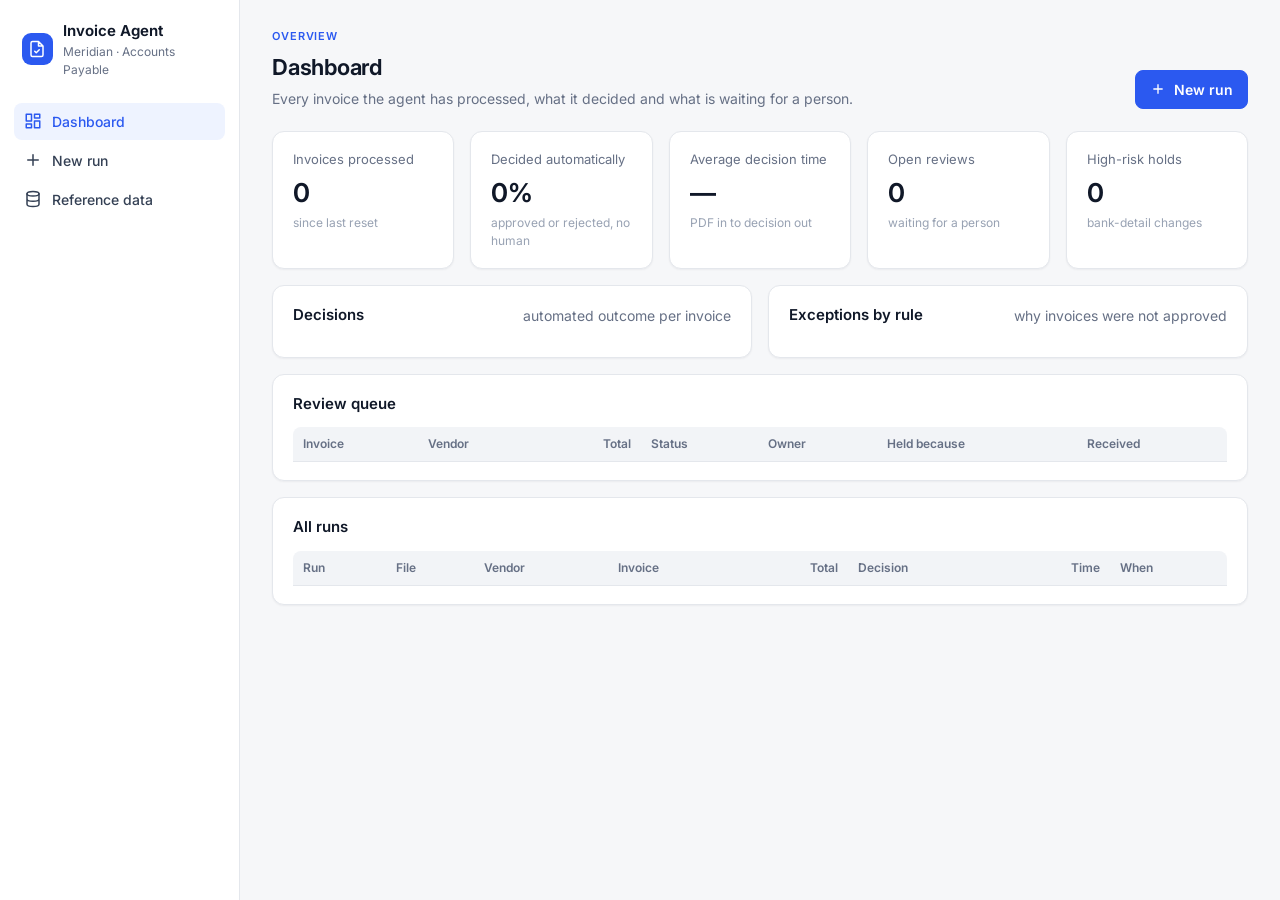
==== static/index.html @ c4f4db2b "Day 4: web UI - dashboard, live run view (SSE), review actions, reference data; cached mode; UTC tim" ====
<!doctype html>
<html lang="en">
<head>
  <meta charset="utf-8">
  <meta name="viewport" content="width=device-width, initial-scale=1">
  <title>Dashboard · Invoice Agent</title>
  <link rel="preconnect" href="https://fonts.googleapis.com">
  <link href="https://fonts.googleapis.com/css2?family=Inter:wght@400;500;600;700&display=swap" rel="stylesheet">
  <link rel="stylesheet" href="/static/styles.css">
</head>
<body>
  <aside id="sidebar"></aside>
  <main>
    <div class="page-head">
      <div>
        <div class="section-label">Overview</div>
        <h1>Dashboard</h1>
        <p>Every invoice the agent has processed, what it decided and what is waiting for a person.</p>
      </div>
      <a class="btn btn-primary" href="/run"><svg viewBox="0 0 24 24" fill="none" stroke="currentColor" stroke-width="2"><path d="M12 5v14M5 12h14"/></svg> New run</a>
    </div>

    <section class="kpis">
      <div class="card kpi"><div class="label">Invoices processed</div><div class="value" id="k-total">0</div><div class="hint">since last reset</div></div>
      <div class="card kpi"><div class="label">Decided automatically</div><div class="value" id="k-stp">0%</div><div class="hint" id="k-stp-hint">approved or rejected, no human</div></div>
      <div class="card kpi"><div class="label">Average decision time</div><div class="value" id="k-time">—</div><div class="hint">PDF in to decision out</div></div>
      <div class="card kpi"><div class="label">Open reviews</div><div class="value" id="k-open">0</div><div class="hint">waiting for a person</div></div>
      <div class="card kpi"><div class="label">High-risk holds</div><div class="value" id="k-high">0</div><div class="hint">bank-detail changes</div></div>
    </section>

    <section class="grid grid-2" style="margin-bottom:16px">
      <div class="card">
        <div class="card-head"><h2>Decisions</h2><span class="muted">automated outcome per invoice</span></div>
        <div class="bars" id="by-outcome"></div>
      </div>
      <div class="card">
        <div class="card-head"><h2>Exceptions by rule</h2><span class="muted">why invoices were not approved</span></div>
        <div class="bars" id="by-reason"></div>
      </div>
    </section>

    <section class="card" style="margin-bottom:16px">
      <div class="card-head"><h2>Review queue</h2><span class="muted" id="queue-count"></span></div>
      <table>
        <thead><tr><th>Invoice</th><th>Vendor</th><th class="num">Total</th><th>Status</th><th>Owner</th><th>Held because</th><th>Received</th></tr></thead>
        <tbody id="queue"></tbody>
      </table>
    </section>

    <section class="card">
      <div class="card-head"><h2>All runs</h2><span class="muted" id="runs-count"></span></div>
      <table>
        <thead><tr><th>Run</th><th>File</th><th>Vendor</th><th>Invoice</th><th class="num">Total</th><th>Decision</th><th class="num">Time</th><th>When</th></tr></thead>
        <tbody id="runs"></tbody>
      </table>
    </section>
  </main>
  <script src="/static/app.js"></script>
  <script src="/static/dashboard.js"></script>
</body>
</html>
---- static/styles.css ----
:root {
  --bg: #f6f7f9;
  --surface: #ffffff;
  --surface-2: #f2f4f7;
  --border: #e4e7ec;
  --text: #101828;
  --muted: #667085;
  --faint: #98a2b3;
  --blue: #2b59f0;
  --blue-50: #eef3ff;
  --blue-100: #dbe5ff;
  --green: #067647;
  --green-50: #ecfdf3;
  --amber: #b54708;
  --amber-50: #fffaeb;
  --red: #b42318;
  --red-50: #fef3f2;
  --violet: #5925dc;
  --violet-50: #f4f3ff;
  --radius: 12px;
  --shadow: 0 1px 2px rgba(16, 24, 40, 0.05);
}

* { box-sizing: border-box; }
html, body { margin: 0; }
body {
  font-family: "Inter", system-ui, -apple-system, "Segoe UI", sans-serif;
  /* the left 240px paints the sidebar column all the way down, however long the page */
  background: linear-gradient(90deg, var(--surface) 0 239px, var(--border) 239px 240px, var(--bg) 240px);
  color: var(--text);
  font-size: 14px;
  line-height: 1.5;
  display: grid;
  grid-template-columns: 240px 1fr;
  min-height: 100vh;
}
a { color: var(--blue); text-decoration: none; }
h1 { font-size: 22px; font-weight: 650; margin: 0; letter-spacing: -0.01em; }
h2 { font-size: 15px; font-weight: 600; margin: 0 0 12px; }
.muted { color: var(--muted); }
.mono { font-family: ui-monospace, "SFMono-Regular", Consolas, monospace; font-size: 12.5px; }

/* ---------- sidebar ---------- */
aside {
  background: var(--surface);
  border-right: 1px solid var(--border);
  padding: 20px 14px;
  display: flex;
  flex-direction: column;
  gap: 24px;
  position: sticky;
  top: 0;
  height: 100vh;
}
.brand { display: flex; align-items: center; gap: 10px; padding: 0 8px; }
.brand-mark {
  width: 32px; height: 32px; border-radius: 9px; background: var(--blue);
  display: grid; place-items: center; color: #fff;
}
.brand-name { font-weight: 650; font-size: 15px; }
.brand-sub { font-size: 12px; color: var(--muted); }
nav { display: flex; flex-direction: column; gap: 2px; }
nav a {
  display: flex; align-items: center; gap: 10px;
  padding: 8px 10px; border-radius: 8px; color: #344054; font-weight: 500;
}
nav a:hover { background: var(--surface-2); }
nav a.active { background: var(--blue-50); color: var(--blue); }
nav svg { width: 18px; height: 18px; }
.nav-badge {
  margin-left: auto; background: var(--amber-50); color: var(--amber);
  font-size: 11px; font-weight: 600; padding: 1px 7px; border-radius: 999px;
}
.sidebar-foot { margin-top: auto; font-size: 12px; color: var(--muted); padding: 0 8px; }
.sidebar-foot div { margin-top: 4px; }

/* ---------- layout ---------- */
main { padding: 28px 32px 48px; max-width: 1280px; width: 100%; }
.page-head { display: flex; align-items: flex-end; justify-content: space-between; gap: 16px; margin-bottom: 22px; }
.page-head p { margin: 4px 0 0; color: var(--muted); }
.grid { display: grid; gap: 16px; }
.grid-2 { grid-template-columns: 1fr 1fr; }
.grid-run { grid-template-columns: minmax(360px, 5fr) 7fr; align-items: start; }
.card {
  background: var(--surface); border: 1px solid var(--border); border-radius: var(--radius);
  box-shadow: var(--shadow); padding: 18px 20px;
}
.card-head { display: flex; align-items: center; justify-content: space-between; margin-bottom: 12px; }
.card-head h2 { margin: 0; }
.section-label {
  font-size: 11px; font-weight: 600; letter-spacing: 0.08em; text-transform: uppercase; color: var(--blue);
  margin-bottom: 6px;
}

/* ---------- KPI tiles ---------- */
.kpis { display: grid; grid-template-columns: repeat(5, 1fr); gap: 16px; margin-bottom: 16px; }
.kpi .label { color: var(--muted); font-size: 13px; }
.kpi .value { font-size: 26px; font-weight: 650; margin-top: 4px; letter-spacing: -0.02em; }
.kpi .hint { color: var(--faint); font-size: 12px; margin-top: 2px; }

/* ---------- buttons ---------- */
.btn {
  display: inline-flex; align-items: center; gap: 8px; border-radius: 8px; padding: 8px 14px;
  font: inherit; font-weight: 600; border: 1px solid var(--border); background: var(--surface);
  color: #344054; cursor: pointer;
}
.btn:hover { background: var(--surface-2); }
.btn-primary { background: var(--blue); border-color: var(--blue); color: #fff; }
.btn-primary:hover { background: #2249d6; }
.btn-danger { color: var(--red); }
.btn-sm { padding: 5px 10px; font-size: 13px; }
.btn:disabled { opacity: 0.5; cursor: not-allowed; }
.btn svg { width: 16px; height: 16px; }

/* ---------- pills ---------- */
.pill {
  display: inline-flex; align-items: center; gap: 6px; border-radius: 999px; padding: 2px 10px;
  font-size: 12px; font-weight: 600; white-space: nowrap; background: var(--surface-2); color: #344054;
}
.pill::before { content: ""; width: 6px; height: 6px; border-radius: 50%; background: currentColor; }
.pill.plain::before { display: none; }
.pill.approve { background: var(--green-50); color: var(--green); }
.pill.review { background: var(--amber-50); color: var(--amber); }
.pill.high { background: var(--red-50); color: var(--red); }
.pill.return { background: var(--violet-50); color: var(--violet); }
.pill.reject { background: var(--red-50); color: var(--red); }
.pill.running { background: var(--blue-50); color: var(--blue); }
.pill.info { background: var(--blue-50); color: var(--blue); }
.chip {
  display: inline-block; font-size: 11.5px; font-weight: 600; padding: 1px 8px; border-radius: 6px;
  background: var(--surface-2); color: #344054; font-family: ui-monospace, Consolas, monospace;
}

/* ---------- tables ---------- */
table { width: 100%; border-collapse: collapse; }
th {
  text-align: left; font-size: 12px; font-weight: 600; color: var(--muted);
  padding: 8px 10px; border-bottom: 1px solid var(--border); background: var(--surface-2);
}
th:first-child { border-top-left-radius: 8px; }
th:last-child { border-top-right-radius: 8px; }
td { padding: 10px; border-bottom: 1px solid var(--border); vertical-align: top; }
tr.clickable { cursor: pointer; }
tr.clickable:hover td { background: #fafbfc; }
td.num, th.num { text-align: right; font-variant-numeric: tabular-nums; }
.nowrap { white-space: nowrap; }
.empty { color: var(--muted); text-align: center; padding: 28px 10px; }

/* ---------- bars ---------- */
.bars { display: flex; flex-direction: column; gap: 10px; }
.bar-row { display: grid; grid-template-columns: 150px 1fr 36px; align-items: center; gap: 10px; }
.bar-track { height: 10px; background: var(--surface-2); border-radius: 999px; overflow: hidden; }
.bar-fill { height: 100%; border-radius: 999px; background: var(--blue); transition: width 0.4s ease; }
.bar-fill.approve { background: #17b26a; }
.bar-fill.review { background: #f79009; }
.bar-fill.return { background: #7a5af8; }
.bar-fill.reject { background: #f04438; }
.bar-row .count { text-align: right; font-weight: 600; font-variant-numeric: tabular-nums; }
.progress { height: 6px; background: var(--surface-2); border-radius: 999px; overflow: hidden; min-width: 80px; }
.progress > div { height: 100%; background: var(--blue); }
.progress.over > div { background: #f04438; }

/* ---------- new run ---------- */
.dropzone {
  display: block;
  border: 1.5px dashed #b9c4d8; border-radius: var(--radius); background: var(--surface);
  padding: 28px; text-align: center; cursor: pointer; transition: all 0.15s;
}
.dropzone:hover, .dropzone.over { border-color: var(--blue); background: var(--blue-50); }
.dropzone svg { width: 28px; height: 28px; color: var(--blue); }
.samples { display: grid; grid-template-columns: repeat(auto-fill, minmax(230px, 1fr)); gap: 12px; }
.sample {
  background: var(--surface); border: 1px solid var(--border); border-radius: var(--radius);
  padding: 14px; cursor: pointer; text-align: left; font: inherit; color: inherit;
  display: flex; flex-direction: column; gap: 8px; transition: all 0.15s;
}
.sample:hover { border-color: var(--blue); box-shadow: 0 0 0 3px var(--blue-50); }
.sample .top { display: flex; justify-content: space-between; align-items: center; }
.sample .title { font-weight: 550; line-height: 1.35; }

/* ---------- live run ---------- */
.decision {
  border-left: 4px solid var(--blue); margin-bottom: 16px; display: none;
}
.decision.show { display: block; }
.decision.approve { border-left-color: #17b26a; }
.decision.review { border-left-color: #f79009; }
.decision.high, .decision.reject { border-left-color: #f04438; }
.decision.return { border-left-color: #7a5af8; }
.decision .headline { display: flex; align-items: center; gap: 12px; flex-wrap: wrap; }
.decision .summary { font-size: 15px; margin: 10px 0 6px; }
.decision .next { color: #344054; }
.decision .meta { display: flex; gap: 8px; flex-wrap: wrap; margin-top: 10px; }

.timeline { list-style: none; margin: 0; padding: 0; }
.stage { display: grid; grid-template-columns: 28px 1fr; gap: 12px; position: relative; padding-bottom: 14px; }
.stage:not(:last-child)::after {
  content: ""; position: absolute; left: 13px; top: 30px; bottom: 2px; width: 2px; background: var(--border);
}
.stage .dot {
  width: 28px; height: 28px; border-radius: 50%; display: grid; place-items: center;
  background: var(--surface-2); color: var(--faint); border: 2px solid var(--border); z-index: 1;
}
.stage .dot svg { width: 14px; height: 14px; }
.stage.running .dot { border-color: var(--blue); color: var(--blue); background: var(--blue-50); }
.stage.running .dot svg { animation: spin 1s linear infinite; }
.stage.pass .dot, .stage.approve .dot { background: var(--green-50); border-color: #17b26a; color: var(--green); }
.stage.note .dot { background: var(--blue-50); border-color: var(--blue); color: var(--blue); }
.stage.review .dot { background: var(--amber-50); border-color: #f79009; color: var(--amber); }
.stage.return .dot, .stage.return_to_vendor .dot { background: var(--violet-50); border-color: #7a5af8; color: var(--violet); }
.stage.reject .dot, .stage.error .dot { background: var(--red-50); border-color: #f04438; color: var(--red); }
.stage .name { font-weight: 600; display: flex; align-items: center; gap: 8px; }
.stage .time { color: var(--faint); font-size: 12px; font-weight: 400; margin-left: auto; }
.stage .summary { color: var(--muted); font-size: 13px; }
.stage details { margin-top: 6px; }
.stage summary { cursor: pointer; color: var(--blue); font-size: 12.5px; font-weight: 500; }
@keyframes spin { to { transform: rotate(360deg); } }

.findings { list-style: none; padding: 0; margin: 8px 0 0; display: flex; flex-direction: column; gap: 6px; }
.finding { display: grid; grid-template-columns: 54px 1fr; gap: 8px; font-size: 13px; align-items: start; }
.finding .chip { text-align: center; }
.finding.pass .chip { background: var(--green-50); color: var(--green); }
.finding.note .chip { background: var(--blue-50); color: var(--blue); }
.finding.review .chip { background: var(--amber-50); color: var(--amber); }
.finding.return .chip { background: var(--violet-50); color: var(--violet); }
.finding.reject .chip { background: var(--red-50); color: var(--red); }

.tabs { display: flex; gap: 4px; border-bottom: 1px solid var(--border); margin: -4px 0 14px; }
.tab {
  padding: 8px 12px; border: none; background: none; font: inherit; font-weight: 550; color: var(--muted);
  border-bottom: 2px solid transparent; cursor: pointer; margin-bottom: -1px;
}
.tab.active { color: var(--blue); border-bottom-color: var(--blue); }
.page-img { width: 100%; border: 1px solid var(--border); border-radius: 8px; display: block; }
.kv { display: grid; grid-template-columns: 150px 1fr; gap: 6px 12px; }
.kv dt { color: var(--muted); }
.kv dd { margin: 0; }
.verified { color: var(--green); font-weight: 600; font-size: 12px; }
.unverified { color: var(--amber); font-weight: 600; font-size: 12px; }
.quote { color: var(--faint); font-size: 12px; }

.message-box {
  background: var(--surface-2); border-radius: 8px; padding: 12px 14px; white-space: pre-wrap;
  font-size: 13px; margin-top: 8px;
}
textarea {
  width: 100%; font: inherit; border: 1px solid var(--border); border-radius: 8px; padding: 10px;
  min-height: 70px; resize: vertical;
}
textarea:focus { outline: 2px solid var(--blue-100); border-color: var(--blue); }
.actions { display: flex; gap: 8px; margin-top: 10px; flex-wrap: wrap; }
.callout {
  background: var(--blue-50); border-left: 3px solid var(--blue); border-radius: 8px; padding: 10px 14px;
  font-size: 13px; color: #344054;
}
.toast {
  position: fixed; bottom: 24px; right: 24px; background: var(--text); color: #fff; padding: 10px 16px;
  border-radius: 8px; font-weight: 500; opacity: 0; transition: opacity 0.2s; pointer-events: none;
}
.toast.show { opacity: 1; }

@media (max-width: 1100px) {
  .kpis { grid-template-columns: repeat(2, 1fr); }
  .grid-2, .grid-run { grid-template-columns: 1fr; }
}
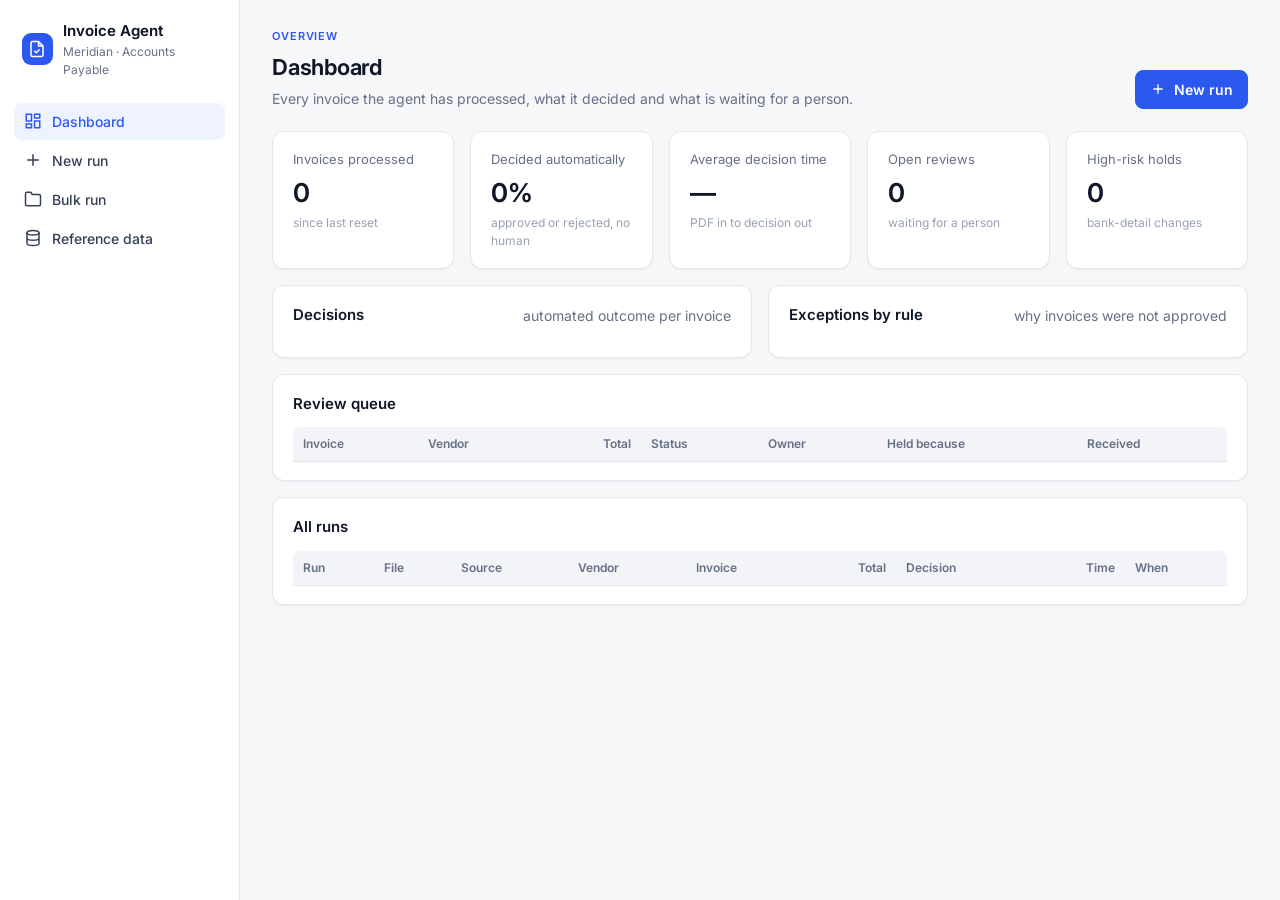
==== commit 0872dcfd: "Bulk run: process a whole folder through one work queue; live batch view; queued status; source colu" ====
--- a/static/index.html
+++ b/static/index.html
@@ -50,7 +50,7 @@
     <section class="card">
       <div class="card-head"><h2>All runs</h2><span class="muted" id="runs-count"></span></div>
       <table>
-        <thead><tr><th>Run</th><th>File</th><th>Vendor</th><th>Invoice</th><th class="num">Total</th><th>Decision</th><th class="num">Time</th><th>When</th></tr></thead>
+        <thead><tr><th>Run</th><th>File</th><th>Source</th><th>Vendor</th><th>Invoice</th><th class="num">Total</th><th>Decision</th><th class="num">Time</th><th>When</th></tr></thead>
         <tbody id="runs"></tbody>
       </table>
     </section>
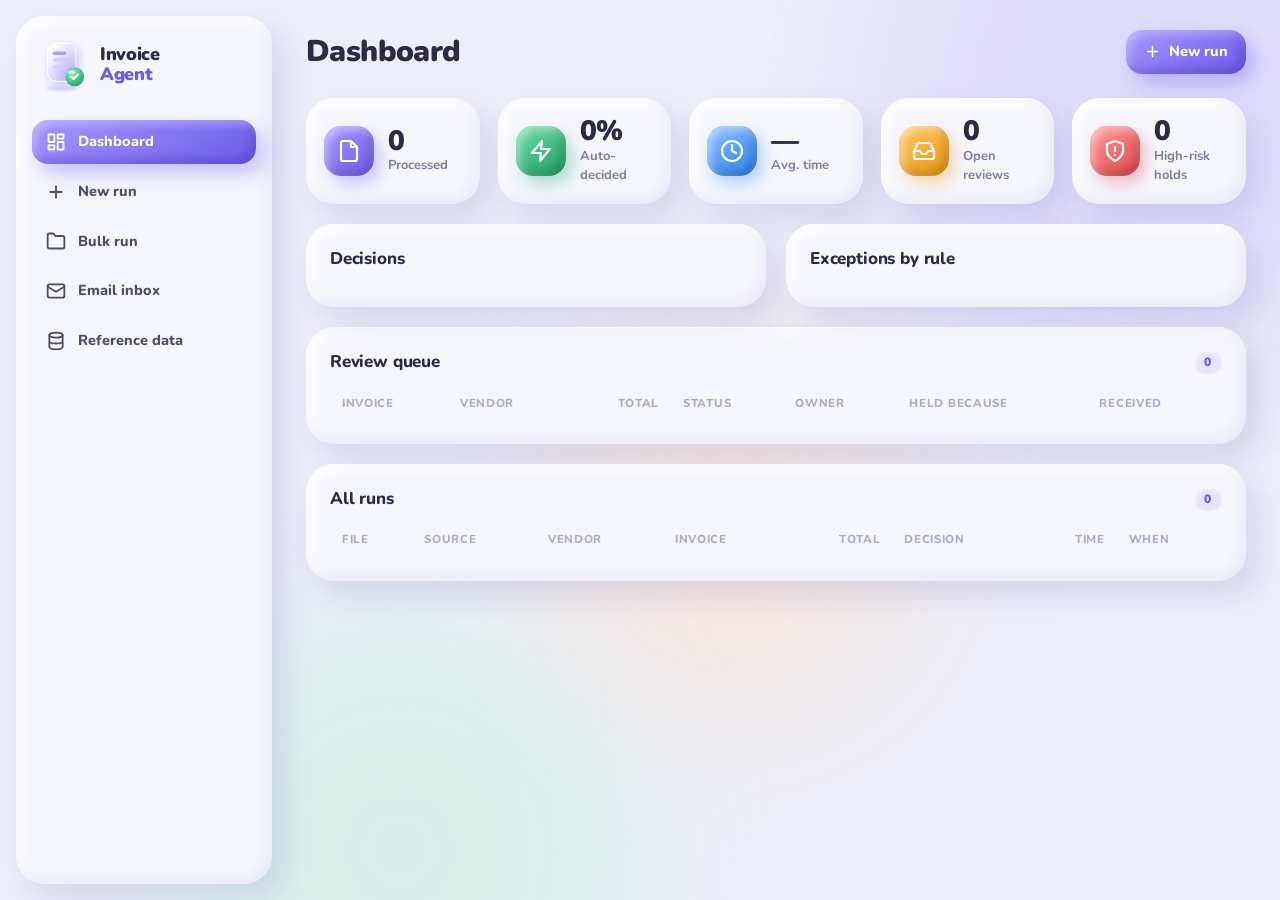
==== commit 1106e9ae: "Clay redesign of the UI, with motion Claymorphism throughout: pastel clay cards, puffy buttons and p" ====
--- a/static/index.html
+++ b/static/index.html
@@ -5,52 +5,42 @@
   <meta name="viewport" content="width=device-width, initial-scale=1">
   <title>Dashboard · Invoice Agent</title>
   <link rel="preconnect" href="https://fonts.googleapis.com">
-  <link href="https://fonts.googleapis.com/css2?family=Inter:wght@400;500;600;700&display=swap" rel="stylesheet">
+  <link href="https://fonts.googleapis.com/css2?family=Nunito:wght@400;600;700;800;900&display=swap" rel="stylesheet">
   <link rel="stylesheet" href="/static/styles.css">
 </head>
 <body>
   <aside id="sidebar"></aside>
   <main>
-    <div class="page-head">
-      <div>
-        <div class="section-label">Overview</div>
-        <h1>Dashboard</h1>
-        <p>Every invoice the agent has processed, what it decided and what is waiting for a person.</p>
-      </div>
-      <a class="btn btn-primary" href="/run"><svg viewBox="0 0 24 24" fill="none" stroke="currentColor" stroke-width="2"><path d="M12 5v14M5 12h14"/></svg> New run</a>
+    <div class="page-head enter">
+      <h1>Dashboard</h1>
+      <a class="btn btn-primary" href="/run" id="new-run"></a>
     </div>
 
-    <section class="kpis">
-      <div class="card kpi"><div class="label">Invoices processed</div><div class="value" id="k-total">0</div><div class="hint">since last reset</div></div>
-      <div class="card kpi"><div class="label">Decided automatically</div><div class="value" id="k-stp">0%</div><div class="hint" id="k-stp-hint">approved or rejected, no human</div></div>
-      <div class="card kpi"><div class="label">Average decision time</div><div class="value" id="k-time">—</div><div class="hint">PDF in to decision out</div></div>
-      <div class="card kpi"><div class="label">Open reviews</div><div class="value" id="k-open">0</div><div class="hint">waiting for a person</div></div>
-      <div class="card kpi"><div class="label">High-risk holds</div><div class="value" id="k-high">0</div><div class="hint">bank-detail changes</div></div>
+    <section class="kpis" id="kpis">
+      <div class="card kpi"><div class="blob" data-icon="file"></div><div><div class="value" id="k-total">0</div><div class="label">Processed</div></div></div>
+      <div class="card kpi"><div class="blob mint" data-icon="bolt"></div><div><div class="value" id="k-stp">0%</div><div class="label">Auto-decided</div></div></div>
+      <div class="card kpi"><div class="blob sky" data-icon="clock"></div><div><div class="value" id="k-time">—</div><div class="label">Avg. time</div></div></div>
+      <div class="card kpi"><div class="blob amber" data-icon="inbox"></div><div><div class="value" id="k-open">0</div><div class="label">Open reviews</div></div></div>
+      <div class="card kpi"><div class="blob coral" data-icon="shield"></div><div><div class="value" id="k-high">0</div><div class="label">High-risk holds</div></div></div>
     </section>
 
-    <section class="grid grid-2" style="margin-bottom:16px">
-      <div class="card">
-        <div class="card-head"><h2>Decisions</h2><span class="muted">automated outcome per invoice</span></div>
-        <div class="bars" id="by-outcome"></div>
-      </div>
-      <div class="card">
-        <div class="card-head"><h2>Exceptions by rule</h2><span class="muted">why invoices were not approved</span></div>
-        <div class="bars" id="by-reason"></div>
-      </div>
+    <section class="grid grid-2" id="charts" style="margin-bottom:20px">
+      <div class="card"><div class="card-head"><h2>Decisions</h2></div><div class="bars" id="by-outcome"></div></div>
+      <div class="card"><div class="card-head"><h2>Exceptions by rule</h2></div><div class="bars" id="by-reason"></div></div>
     </section>
 
-    <section class="card" style="margin-bottom:16px">
-      <div class="card-head"><h2>Review queue</h2><span class="muted" id="queue-count"></span></div>
+    <section class="card enter" style="--i:7;margin-bottom:20px">
+      <div class="card-head"><h2>Review queue</h2><span class="tag" id="queue-count">0</span></div>
       <table>
         <thead><tr><th>Invoice</th><th>Vendor</th><th class="num">Total</th><th>Status</th><th>Owner</th><th>Held because</th><th>Received</th></tr></thead>
         <tbody id="queue"></tbody>
       </table>
     </section>
 
-    <section class="card">
-      <div class="card-head"><h2>All runs</h2><span class="muted" id="runs-count"></span></div>
+    <section class="card enter" style="--i:8">
+      <div class="card-head"><h2>All runs</h2><span class="tag" id="runs-count">0</span></div>
       <table>
-        <thead><tr><th>Run</th><th>File</th><th>Source</th><th>Vendor</th><th>Invoice</th><th class="num">Total</th><th>Decision</th><th class="num">Time</th><th>When</th></tr></thead>
+        <thead><tr><th>File</th><th>Source</th><th>Vendor</th><th>Invoice</th><th class="num">Total</th><th>Decision</th><th class="num">Time</th><th>When</th></tr></thead>
         <tbody id="runs"></tbody>
       </table>
     </section>
--- a/static/styles.css
+++ b/static/styles.css
@@ -1,265 +1,447 @@
+/* Claymorphism: soft pastel surfaces that look pressed out of clay - a colored drop shadow outside, a light
+   highlight top-left and a soft shade bottom-right inside. Motion is springy but short, and off for reduced motion. */
 :root {
-  --bg: #f6f7f9;
-  --surface: #ffffff;
-  --surface-2: #f2f4f7;
-  --border: #e4e7ec;
-  --text: #101828;
-  --muted: #667085;
-  --faint: #98a2b3;
-  --blue: #2b59f0;
-  --blue-50: #eef3ff;
-  --blue-100: #dbe5ff;
-  --green: #067647;
-  --green-50: #ecfdf3;
-  --amber: #b54708;
-  --amber-50: #fffaeb;
-  --red: #b42318;
-  --red-50: #fef3f2;
-  --violet: #5925dc;
-  --violet-50: #f4f3ff;
-  --radius: 12px;
-  --shadow: 0 1px 2px rgba(16, 24, 40, 0.05);
+  --bg: #eceef8;
+  --clay: #f6f7fd;
+  --clay-2: #e9ebf7;
+  --ink: #2a2c45;
+  --ink-2: #4a4e6a;
+  --muted: #7b80a0;
+  --faint: #a9aec8;
+  --line: rgba(120, 118, 190, 0.14);
+
+  --violet: #6c5ce7; --violet-2: #a397ff; --violet-soft: #e7e3ff;
+  --mint: #1f9d63;   --mint-2: #6fdcaa;   --mint-soft: #dbf5e8;
+  --amber: #c97a06;  --amber-2: #ffc766;  --amber-soft: #fff0d4;
+  --coral: #e0474c;  --coral-2: #ff9a9a;  --coral-soft: #ffe2e2;
+  --lilac: #8a4de6;  --lilac-2: #cfa8ff;  --lilac-soft: #f1e7ff;
+  --sky: #2f7fea;    --sky-2: #8cc0ff;    --sky-soft: #e0ecff;
+
+  --r-lg: 28px;
+  --r: 20px;
+  --r-sm: 14px;
+  --clay-shadow: 12px 14px 30px rgba(96, 90, 170, 0.16), inset -6px -6px 14px rgba(96, 90, 170, 0.08),
+    inset 6px 6px 14px rgba(255, 255, 255, 0.95);
+  --clay-shadow-sm: 6px 8px 16px rgba(96, 90, 170, 0.14), inset -3px -3px 8px rgba(96, 90, 170, 0.08),
+    inset 3px 3px 8px rgba(255, 255, 255, 0.95);
+  --clay-lift: 16px 20px 36px rgba(96, 90, 170, 0.22), inset -6px -6px 14px rgba(96, 90, 170, 0.08),
+    inset 6px 6px 14px rgba(255, 255, 255, 0.95);
+  --clay-inset: inset 5px 5px 12px rgba(96, 90, 170, 0.14), inset -5px -5px 12px rgba(255, 255, 255, 0.9);
+  --spring: cubic-bezier(0.34, 1.56, 0.64, 1);
+  --ease: cubic-bezier(0.2, 0.8, 0.2, 1);
 }
 
 * { box-sizing: border-box; }
+[hidden] { display: none !important; }
 html, body { margin: 0; }
 body {
-  font-family: "Inter", system-ui, -apple-system, "Segoe UI", sans-serif;
-  /* the left 240px paints the sidebar column all the way down, however long the page */
-  background: linear-gradient(90deg, var(--surface) 0 239px, var(--border) 239px 240px, var(--bg) 240px);
-  color: var(--text);
-  font-size: 14px;
+  font-family: "Nunito", system-ui, -apple-system, "Segoe UI", sans-serif;
+  background: var(--bg);
+  color: var(--ink);
+  font-size: 14.5px;
   line-height: 1.5;
   display: grid;
-  grid-template-columns: 240px 1fr;
+  grid-template-columns: 272px minmax(0, 1fr);
   min-height: 100vh;
-}
-a { color: var(--blue); text-decoration: none; }
-h1 { font-size: 22px; font-weight: 650; margin: 0; letter-spacing: -0.01em; }
-h2 { font-size: 15px; font-weight: 600; margin: 0 0 12px; }
+  -webkit-font-smoothing: antialiased;
+}
+a { color: var(--violet); text-decoration: none; font-weight: 700; }
+a:hover { text-decoration: underline; }
+h1 { font-size: 30px; font-weight: 900; margin: 0; letter-spacing: -0.02em; line-height: 1.15; }
+h2 { font-size: 17px; font-weight: 800; margin: 0 0 12px; letter-spacing: -0.01em; }
 .muted { color: var(--muted); }
-.mono { font-family: ui-monospace, "SFMono-Regular", Consolas, monospace; font-size: 12.5px; }
+.mono { font-family: ui-monospace, "Cascadia Code", Consolas, monospace; font-size: 12.5px; white-space: nowrap; }
+.nowrap { white-space: nowrap; }
+.clamp { display: -webkit-box; -webkit-line-clamp: 2; -webkit-box-orient: vertical; overflow: hidden; }
+
+/* ---------- drifting background blobs ---------- */
+.bg { position: fixed; inset: 0; z-index: -1; overflow: hidden; pointer-events: none; }
+.bg span { position: absolute; border-radius: 50%; filter: blur(70px); opacity: 0.6; animation: drift 28s ease-in-out infinite alternate; }
+.bg span:nth-child(1) { width: 540px; height: 540px; background: #d8d1ff; top: -180px; right: -140px; }
+.bg span:nth-child(2) { width: 440px; height: 440px; background: #cdf2e1; bottom: -170px; left: 180px; animation-duration: 34s; }
+.bg span:nth-child(3) { width: 380px; height: 380px; background: #ffe2c9; top: 38%; right: 28%; opacity: 0.45; animation-duration: 40s; }
 
 /* ---------- sidebar ---------- */
 aside {
-  background: var(--surface);
-  border-right: 1px solid var(--border);
-  padding: 20px 14px;
-  display: flex;
-  flex-direction: column;
-  gap: 24px;
-  position: sticky;
-  top: 0;
-  height: 100vh;
-}
-.brand { display: flex; align-items: center; gap: 10px; padding: 0 8px; }
-.brand-mark {
-  width: 32px; height: 32px; border-radius: 9px; background: var(--blue);
-  display: grid; place-items: center; color: #fff;
-}
-.brand-name { font-weight: 650; font-size: 15px; }
-.brand-sub { font-size: 12px; color: var(--muted); }
-nav { display: flex; flex-direction: column; gap: 2px; }
+  position: sticky; top: 16px; height: calc(100vh - 32px); margin: 16px 0 16px 16px;
+  background: var(--clay); border-radius: var(--r-lg); box-shadow: var(--clay-shadow);
+  padding: 22px 16px; display: flex; flex-direction: column; gap: 28px;
+  animation: slide-in 0.7s var(--ease) both;
+}
+.brand { display: flex; align-items: center; gap: 10px; padding: 0 4px; }
+.brand .clay-art { flex: none; }
+.brand-name { font-weight: 900; font-size: 18px; letter-spacing: -0.02em; line-height: 1.1; }
+.brand-name span { color: var(--violet); }
+nav { display: flex; flex-direction: column; gap: 6px; }
 nav a {
-  display: flex; align-items: center; gap: 10px;
-  padding: 8px 10px; border-radius: 8px; color: #344054; font-weight: 500;
-}
-nav a:hover { background: var(--surface-2); }
-nav a.active { background: var(--blue-50); color: var(--blue); }
-nav svg { width: 18px; height: 18px; }
+  display: flex; align-items: center; gap: 12px; padding: 11px 14px; border-radius: 16px;
+  color: var(--ink-2); font-weight: 800; text-decoration: none !important;
+  transition: transform 0.3s var(--spring), background 0.2s, box-shadow 0.2s, color 0.2s;
+}
+nav a svg { width: 20px; height: 20px; flex: none; }
+nav a:hover { background: rgba(255, 255, 255, 0.75); box-shadow: var(--clay-shadow-sm); transform: translateX(4px); }
+nav a.active {
+  color: #fff; background: linear-gradient(145deg, var(--violet-2), var(--violet));
+  box-shadow: 8px 10px 20px rgba(108, 92, 231, 0.35), inset -4px -5px 10px rgba(40, 20, 140, 0.25),
+    inset 4px 4px 8px rgba(255, 255, 255, 0.35);
+  animation: jelly 0.8s var(--ease) 0.2s backwards;
+}
 .nav-badge {
-  margin-left: auto; background: var(--amber-50); color: var(--amber);
-  font-size: 11px; font-weight: 600; padding: 1px 7px; border-radius: 999px;
-}
-.sidebar-foot { margin-top: auto; font-size: 12px; color: var(--muted); padding: 0 8px; }
-.sidebar-foot div { margin-top: 4px; }
+  margin-left: auto; min-width: 24px; height: 24px; padding: 0 7px; border-radius: 999px;
+  display: grid; place-items: center; font-size: 12px; font-weight: 900;
+  color: #7a4a00; background: linear-gradient(145deg, #ffe0a3, var(--amber-2));
+  box-shadow: inset 2px 2px 4px rgba(255, 255, 255, 0.7), inset -2px -2px 4px rgba(160, 90, 0, 0.2);
+  animation: wiggle 3.2s ease-in-out infinite;
+}
+nav a.active .nav-badge { background: #fff; color: var(--violet); }
 
 /* ---------- layout ---------- */
-main { padding: 28px 32px 48px; max-width: 1280px; width: 100%; }
-.page-head { display: flex; align-items: flex-end; justify-content: space-between; gap: 16px; margin-bottom: 22px; }
-.page-head p { margin: 4px 0 0; color: var(--muted); }
-.grid { display: grid; gap: 16px; }
+main { padding: 30px 34px 60px; max-width: 1340px; width: 100%; }
+.page-head { display: flex; align-items: center; justify-content: space-between; gap: 16px; margin-bottom: 24px; flex-wrap: wrap; }
+.page-head .meta { display: flex; gap: 8px; flex-wrap: wrap; margin-top: 10px; }
+.grid { display: grid; gap: 20px; }
 .grid-2 { grid-template-columns: 1fr 1fr; }
 .grid-run { grid-template-columns: minmax(360px, 5fr) 7fr; align-items: start; }
-.card {
-  background: var(--surface); border: 1px solid var(--border); border-radius: var(--radius);
-  box-shadow: var(--shadow); padding: 18px 20px;
-}
-.card-head { display: flex; align-items: center; justify-content: space-between; margin-bottom: 12px; }
+.stack > * + * { margin-top: 20px; }
+.card { background: var(--clay); border-radius: var(--r-lg); box-shadow: var(--clay-shadow); padding: 22px 24px; }
+.card-head { display: flex; align-items: center; justify-content: space-between; gap: 12px; margin-bottom: 14px; }
 .card-head h2 { margin: 0; }
-.section-label {
-  font-size: 11px; font-weight: 600; letter-spacing: 0.08em; text-transform: uppercase; color: var(--blue);
-  margin-bottom: 6px;
-}
+.tag {
+  font-size: 12px; font-weight: 900; color: var(--violet); background: var(--violet-soft);
+  padding: 3px 11px; border-radius: 999px; box-shadow: inset 2px 2px 4px rgba(255, 255, 255, 0.8);
+}
+
+/* ---------- entrance motion ---------- */
+/* "backwards": hidden during the delay, but once finished the element is free to lift on hover */
+.enter { animation: rise 0.65s var(--spring) backwards; animation-delay: calc(var(--i, 0) * 55ms); }
 
 /* ---------- KPI tiles ---------- */
-.kpis { display: grid; grid-template-columns: repeat(5, 1fr); gap: 16px; margin-bottom: 16px; }
-.kpi .label { color: var(--muted); font-size: 13px; }
-.kpi .value { font-size: 26px; font-weight: 650; margin-top: 4px; letter-spacing: -0.02em; }
-.kpi .hint { color: var(--faint); font-size: 12px; margin-top: 2px; }
+.kpis { display: grid; grid-template-columns: repeat(5, minmax(0, 1fr)); gap: 18px; margin-bottom: 20px; }
+.kpi { display: flex; align-items: center; gap: 14px; padding: 18px; transition: transform 0.35s var(--spring), box-shadow 0.35s; }
+.kpi:hover { transform: translateY(-4px); box-shadow: var(--clay-lift); }
+.kpi:hover .blob { animation: jelly 0.8s var(--ease); }
+.kpi .value { font-size: 28px; font-weight: 900; line-height: 1.1; font-variant-numeric: tabular-nums; letter-spacing: -0.02em; }
+.kpi .label { color: var(--muted); font-size: 13px; font-weight: 700; }
+
+/* colored clay: icon blobs, badges */
+.blob {
+  --c1: var(--violet); --c2: var(--violet-2);
+  flex: none; width: 50px; height: 50px; border-radius: 17px; display: grid; place-items: center; color: #fff;
+  background: linear-gradient(145deg, var(--c2), var(--c1));
+  box-shadow: 6px 8px 16px color-mix(in srgb, var(--c1) 32%, transparent), inset -4px -5px 10px rgba(0, 0, 0, 0.14),
+    inset 4px 4px 8px rgba(255, 255, 255, 0.45);
+}
+.blob svg { width: 24px; height: 24px; }
+.blob.mint { --c1: var(--mint); --c2: var(--mint-2); }
+.blob.amber { --c1: #e89410; --c2: var(--amber-2); }
+.blob.coral { --c1: var(--coral); --c2: var(--coral-2); }
+.blob.lilac { --c1: var(--lilac); --c2: var(--lilac-2); }
+.blob.sky { --c1: var(--sky); --c2: var(--sky-2); }
 
 /* ---------- buttons ---------- */
 .btn {
-  display: inline-flex; align-items: center; gap: 8px; border-radius: 8px; padding: 8px 14px;
-  font: inherit; font-weight: 600; border: 1px solid var(--border); background: var(--surface);
-  color: #344054; cursor: pointer;
-}
-.btn:hover { background: var(--surface-2); }
-.btn-primary { background: var(--blue); border-color: var(--blue); color: #fff; }
-.btn-primary:hover { background: #2249d6; }
-.btn-danger { color: var(--red); }
-.btn-sm { padding: 5px 10px; font-size: 13px; }
-.btn:disabled { opacity: 0.5; cursor: not-allowed; }
-.btn svg { width: 16px; height: 16px; }
-
-/* ---------- pills ---------- */
+  display: inline-flex; align-items: center; justify-content: center; gap: 8px; border: none; border-radius: 16px;
+  padding: 11px 18px; font: inherit; font-weight: 800; background: var(--clay); color: var(--ink-2);
+  box-shadow: var(--clay-shadow-sm); cursor: pointer; text-decoration: none !important;
+  transition: transform 0.3s var(--spring), box-shadow 0.2s, filter 0.2s;
+}
+.btn:hover { transform: translateY(-2px); }
+.btn:active { transform: translateY(1px) scale(0.95); box-shadow: var(--clay-inset); transition-duration: 0.08s; }
+.btn svg { width: 17px; height: 17px; }
+.btn-primary {
+  color: #fff; background: linear-gradient(145deg, var(--violet-2), var(--violet));
+  box-shadow: 8px 10px 20px rgba(108, 92, 231, 0.35), inset -4px -5px 10px rgba(40, 20, 140, 0.25),
+    inset 4px 4px 8px rgba(255, 255, 255, 0.35);
+}
+.btn-primary:hover { filter: brightness(1.06); }
+.btn-danger { color: var(--coral); }
+.btn-sm { padding: 7px 13px; font-size: 13px; border-radius: 12px; }
+.btn:disabled { opacity: 0.45; cursor: not-allowed; transform: none; }
+.btn .spin { animation: spin 0.9s linear infinite; }
+
+/* ---------- pills and chips ---------- */
 .pill {
-  display: inline-flex; align-items: center; gap: 6px; border-radius: 999px; padding: 2px 10px;
-  font-size: 12px; font-weight: 600; white-space: nowrap; background: var(--surface-2); color: #344054;
-}
-.pill::before { content: ""; width: 6px; height: 6px; border-radius: 50%; background: currentColor; }
+  display: inline-flex; align-items: center; gap: 7px; border-radius: 999px; padding: 4px 12px;
+  font-size: 12.5px; font-weight: 800; white-space: nowrap; background: var(--clay-2); color: var(--ink-2);
+  box-shadow: inset 2px 2px 4px rgba(255, 255, 255, 0.9), inset -2px -2px 5px rgba(96, 90, 170, 0.12);
+}
+.pill::before {
+  content: ""; width: 8px; height: 8px; border-radius: 50%; background: currentColor;
+  box-shadow: 0 0 0 3px color-mix(in srgb, currentColor 20%, transparent);
+}
 .pill.plain::before { display: none; }
-.pill.approve { background: var(--green-50); color: var(--green); }
-.pill.review { background: var(--amber-50); color: var(--amber); }
-.pill.high { background: var(--red-50); color: var(--red); }
-.pill.return { background: var(--violet-50); color: var(--violet); }
-.pill.reject { background: var(--red-50); color: var(--red); }
-.pill.running { background: var(--blue-50); color: var(--blue); }
-.pill.info { background: var(--blue-50); color: var(--blue); }
+.pill.approve { background: var(--mint-soft); color: var(--mint); }
+.pill.review { background: var(--amber-soft); color: var(--amber); }
+.pill.high, .pill.reject { background: var(--coral-soft); color: var(--coral); }
+.pill.return { background: var(--lilac-soft); color: var(--lilac); }
+.pill.running, .pill.info { background: var(--sky-soft); color: var(--sky); }
+.pill.running::before { animation: blink 1s ease-in-out infinite; }
+.pill svg { width: 14px; height: 14px; }
 .chip {
-  display: inline-block; font-size: 11.5px; font-weight: 600; padding: 1px 8px; border-radius: 6px;
-  background: var(--surface-2); color: #344054; font-family: ui-monospace, Consolas, monospace;
+  display: inline-block; font-size: 11.5px; font-weight: 800; padding: 2px 9px; border-radius: 9px; white-space: nowrap;
+  background: var(--clay-2); color: var(--ink-2); font-family: ui-monospace, "Cascadia Code", Consolas, monospace;
+  box-shadow: inset 1px 1px 3px rgba(255, 255, 255, 0.9), inset -1px -1px 3px rgba(96, 90, 170, 0.14);
 }
 
 /* ---------- tables ---------- */
-table { width: 100%; border-collapse: collapse; }
+table { width: 100%; border-collapse: separate; border-spacing: 0; }
 th {
-  text-align: left; font-size: 12px; font-weight: 600; color: var(--muted);
-  padding: 8px 10px; border-bottom: 1px solid var(--border); background: var(--surface-2);
-}
-th:first-child { border-top-left-radius: 8px; }
-th:last-child { border-top-right-radius: 8px; }
-td { padding: 10px; border-bottom: 1px solid var(--border); vertical-align: top; }
+  text-align: left; font-size: 11.5px; font-weight: 800; text-transform: uppercase; letter-spacing: 0.06em;
+  color: var(--faint); padding: 6px 12px 10px;
+}
+td { padding: 12px; border-top: 1px solid var(--line); vertical-align: middle; }
 tr.clickable { cursor: pointer; }
-tr.clickable:hover td { background: #fafbfc; }
+tr.clickable td { transition: background 0.2s; }
+tr.clickable:hover td { background: rgba(255, 255, 255, 0.9); }
+tr.clickable:hover td:first-child { border-radius: 14px 0 0 14px; }
+tr.clickable:hover td:last-child { border-radius: 0 14px 14px 0; }
 td.num, th.num { text-align: right; font-variant-numeric: tabular-nums; }
-.nowrap { white-space: nowrap; }
-.empty { color: var(--muted); text-align: center; padding: 28px 10px; }
+td b { font-weight: 800; }
+.empty { color: var(--muted); text-align: center; padding: 28px 10px; font-weight: 700; }
+.empty .clay-art { display: block; margin: 0 auto 8px; }
+.sub { color: var(--faint); font-size: 12px; font-weight: 600; }
 
 /* ---------- bars ---------- */
-.bars { display: flex; flex-direction: column; gap: 10px; }
-.bar-row { display: grid; grid-template-columns: 150px 1fr 36px; align-items: center; gap: 10px; }
-.bar-track { height: 10px; background: var(--surface-2); border-radius: 999px; overflow: hidden; }
-.bar-fill { height: 100%; border-radius: 999px; background: var(--blue); transition: width 0.4s ease; }
-.bar-fill.approve { background: #17b26a; }
-.bar-fill.review { background: #f79009; }
-.bar-fill.return { background: #7a5af8; }
-.bar-fill.reject { background: #f04438; }
-.bar-row .count { text-align: right; font-weight: 600; font-variant-numeric: tabular-nums; }
-.progress { height: 6px; background: var(--surface-2); border-radius: 999px; overflow: hidden; min-width: 80px; }
-.progress > div { height: 100%; background: var(--blue); }
-.progress.over > div { background: #f04438; }
-
-/* ---------- new run ---------- */
+.bars { display: flex; flex-direction: column; gap: 14px; }
+.bar-row { display: grid; grid-template-columns: minmax(140px, 250px) 1fr 36px; align-items: center; gap: 12px; font-weight: 700; }
+.bar-label { display: flex; align-items: center; gap: 8px; min-width: 0; }
+.bar-label span:last-child { overflow: hidden; text-overflow: ellipsis; white-space: nowrap; }
+.bar-track { height: 16px; border-radius: 999px; background: var(--clay-2); box-shadow: var(--clay-inset); overflow: hidden; }
+.bar-fill {
+  height: 100%; width: 0; border-radius: 999px; background: linear-gradient(90deg, var(--violet-2), var(--violet));
+  box-shadow: inset 2px 2px 3px rgba(255, 255, 255, 0.45), inset -2px -2px 4px rgba(0, 0, 0, 0.12);
+  transition: width 1.1s var(--spring);
+}
+.bar-fill.approve { background: linear-gradient(90deg, var(--mint-2), var(--mint)); }
+.bar-fill.review { background: linear-gradient(90deg, var(--amber-2), #e89410); }
+.bar-fill.return { background: linear-gradient(90deg, var(--lilac-2), var(--lilac)); }
+.bar-fill.reject { background: linear-gradient(90deg, var(--coral-2), var(--coral)); }
+.bar-row .count { text-align: right; font-weight: 900; font-variant-numeric: tabular-nums; }
+.progress { height: 12px; background: var(--clay-2); box-shadow: var(--clay-inset); border-radius: 999px; overflow: hidden; min-width: 80px; }
+.progress > div {
+  height: 100%; border-radius: 999px; background: linear-gradient(90deg, var(--violet-2), var(--violet));
+  transition: width 0.8s var(--spring);
+}
+.progress.over > div { background: linear-gradient(90deg, var(--coral-2), var(--coral)); }
+.progress.live > div {
+  background-image: repeating-linear-gradient(-45deg, rgba(255, 255, 255, 0.28) 0 10px, transparent 10px 20px),
+    linear-gradient(90deg, var(--violet-2), var(--violet));
+  background-size: 28px 28px, 100% 100%;
+  animation: stripes 0.8s linear infinite;
+}
+.progress.big { height: 18px; }
+
+/* ---------- drop zones and samples ---------- */
 .dropzone {
-  display: block;
-  border: 1.5px dashed #b9c4d8; border-radius: var(--radius); background: var(--surface);
-  padding: 28px; text-align: center; cursor: pointer; transition: all 0.15s;
-}
-.dropzone:hover, .dropzone.over { border-color: var(--blue); background: var(--blue-50); }
-.dropzone svg { width: 28px; height: 28px; color: var(--blue); }
-.samples { display: grid; grid-template-columns: repeat(auto-fill, minmax(230px, 1fr)); gap: 12px; }
+  display: flex; flex-direction: column; align-items: center; justify-content: center; gap: 6px; min-height: 210px;
+  border-radius: var(--r-lg); background: var(--clay-2); box-shadow: var(--clay-inset); cursor: pointer;
+  text-align: center; font-weight: 800; font-size: 15.5px; color: var(--ink-2); padding: 20px;
+  transition: transform 0.35s var(--spring), background 0.3s, box-shadow 0.3s;
+}
+.dropzone:hover { transform: scale(1.01); }
+.dropzone .clay-art { animation: float 3.6s ease-in-out infinite; }
+.dropzone.over {
+  background: var(--violet-soft); transform: scale(1.025);
+  box-shadow: var(--clay-inset), 0 0 0 4px var(--violet-2);
+}
+.dropzone.over .clay-art { animation: bounce 0.6s var(--ease) infinite; }
+.samples { display: grid; grid-template-columns: repeat(auto-fill, minmax(220px, 1fr)); gap: 16px; }
 .sample {
-  background: var(--surface); border: 1px solid var(--border); border-radius: var(--radius);
-  padding: 14px; cursor: pointer; text-align: left; font: inherit; color: inherit;
-  display: flex; flex-direction: column; gap: 8px; transition: all 0.15s;
-}
-.sample:hover { border-color: var(--blue); box-shadow: 0 0 0 3px var(--blue-50); }
+  border: none; font: inherit; color: inherit; text-align: left; cursor: pointer; background: var(--clay);
+  border-radius: var(--r); box-shadow: var(--clay-shadow-sm); padding: 16px; display: flex; flex-direction: column;
+  gap: 10px; transition: transform 0.35s var(--spring), box-shadow 0.3s;
+}
+.sample:hover { transform: translateY(-6px) rotate(-0.7deg); box-shadow: var(--clay-lift); }
+.sample:active { transform: scale(0.95); box-shadow: var(--clay-inset); transition-duration: 0.08s; }
 .sample .top { display: flex; justify-content: space-between; align-items: center; }
-.sample .title { font-weight: 550; line-height: 1.35; }
-
-/* ---------- live run ---------- */
-.decision {
-  border-left: 4px solid var(--blue); margin-bottom: 16px; display: none;
-}
-.decision.show { display: block; }
-.decision.approve { border-left-color: #17b26a; }
-.decision.review { border-left-color: #f79009; }
-.decision.high, .decision.reject { border-left-color: #f04438; }
-.decision.return { border-left-color: #7a5af8; }
-.decision .headline { display: flex; align-items: center; gap: 12px; flex-wrap: wrap; }
-.decision .summary { font-size: 15px; margin: 10px 0 6px; }
-.decision .next { color: #344054; }
-.decision .meta { display: flex; gap: 8px; flex-wrap: wrap; margin-top: 10px; }
-
+.sample .title { font-weight: 800; line-height: 1.3; }
+.set-head { display: flex; align-items: center; gap: 10px; margin: 30px 0 14px; }
+.set-head h2 { margin: 0; }
+
+/* ---------- decision card ---------- */
+.decision { display: none; margin-bottom: 20px; position: relative; overflow: hidden; }
+.decision.show { display: block; animation: pop-in 0.75s var(--spring) backwards; }
+.decision.approve { background: linear-gradient(145deg, #f3fff9, var(--clay) 55%); }
+.decision.review { background: linear-gradient(145deg, #fff9ec, var(--clay) 55%); }
+.decision.high, .decision.reject { background: linear-gradient(145deg, #fff3f3, var(--clay) 55%); }
+.decision.return { background: linear-gradient(145deg, #f8f1ff, var(--clay) 55%); }
+.d-top { display: flex; align-items: center; gap: 18px; }
+.d-top .blob { width: 66px; height: 66px; border-radius: 22px; animation: pop 0.7s var(--spring) 0.15s both; }
+.d-top .blob svg { width: 32px; height: 32px; }
+.decision.reject .d-top .blob, .decision.high .d-top .blob { animation: pop 0.7s var(--spring) 0.15s both, shake 0.55s ease 0.85s; }
+.decision.review .d-top .blob { animation: pop 0.7s var(--spring) 0.15s both, wiggle 1.2s ease 0.85s; }
+.d-title { font-size: 26px; font-weight: 900; letter-spacing: -0.02em; line-height: 1.15; }
+.d-tags { display: flex; gap: 6px; flex-wrap: wrap; margin-top: 6px; align-items: center; }
+.d-summary { font-size: 15.5px; font-weight: 600; margin: 16px 0 0; }
+.d-next {
+  display: flex; gap: 10px; align-items: flex-start; margin-top: 14px; padding: 12px 16px; border-radius: 16px;
+  background: var(--clay-2); box-shadow: var(--clay-inset); font-weight: 700; color: var(--ink-2);
+}
+.d-next svg { flex: none; width: 18px; height: 18px; margin-top: 2px; color: var(--violet); }
+.notes { margin: 10px 0 0; padding-left: 18px; color: var(--muted); }
+.draft summary { cursor: pointer; font-weight: 800; display: inline-flex; gap: 8px; align-items: center; color: var(--violet); }
+.draft summary svg { width: 16px; height: 16px; }
+.draft[open] .message-box { animation: rise 0.45s var(--spring) both; }
+
+/* ---------- live timeline ---------- */
 .timeline { list-style: none; margin: 0; padding: 0; }
-.stage { display: grid; grid-template-columns: 28px 1fr; gap: 12px; position: relative; padding-bottom: 14px; }
-.stage:not(:last-child)::after {
-  content: ""; position: absolute; left: 13px; top: 30px; bottom: 2px; width: 2px; background: var(--border);
-}
+.stage { display: grid; grid-template-columns: 38px 1fr; gap: 14px; position: relative; padding-bottom: 16px; transition: opacity 0.4s; }
+.stage.pending { opacity: 0.5; }
+.stage:not(:last-child)::after,
+.stage:not(:last-child)::before {
+  content: ""; position: absolute; left: 17px; top: 42px; bottom: 4px; width: 5px; border-radius: 5px;
+}
+.stage:not(:last-child)::after { background: var(--clay-2); box-shadow: var(--clay-inset); }
+.stage:not(:last-child)::before {
+  z-index: 1; background: linear-gradient(var(--mint-2), var(--mint)); transform: scaleY(0); transform-origin: top;
+  transition: transform 0.7s var(--ease);
+}
+.stage.done:not(:last-child)::before { transform: scaleY(1); }
+.stage.note::before { background: linear-gradient(var(--sky-2), var(--sky)) !important; }
+.stage.review::before { background: linear-gradient(var(--amber-2), #e89410) !important; }
+.stage.reject::before, .stage.error::before { background: linear-gradient(var(--coral-2), var(--coral)) !important; }
+.stage.skipped::before { background: linear-gradient(#d5d8ea, var(--faint)) !important; }
 .stage .dot {
-  width: 28px; height: 28px; border-radius: 50%; display: grid; place-items: center;
-  background: var(--surface-2); color: var(--faint); border: 2px solid var(--border); z-index: 1;
-}
-.stage .dot svg { width: 14px; height: 14px; }
-.stage.running .dot { border-color: var(--blue); color: var(--blue); background: var(--blue-50); }
-.stage.running .dot svg { animation: spin 1s linear infinite; }
-.stage.pass .dot, .stage.approve .dot { background: var(--green-50); border-color: #17b26a; color: var(--green); }
-.stage.note .dot { background: var(--blue-50); border-color: var(--blue); color: var(--blue); }
-.stage.review .dot { background: var(--amber-50); border-color: #f79009; color: var(--amber); }
-.stage.return .dot, .stage.return_to_vendor .dot { background: var(--violet-50); border-color: #7a5af8; color: var(--violet); }
-.stage.reject .dot, .stage.error .dot { background: var(--red-50); border-color: #f04438; color: var(--red); }
-.stage .name { font-weight: 600; display: flex; align-items: center; gap: 8px; }
-.stage .time { color: var(--faint); font-size: 12px; font-weight: 400; margin-left: auto; }
-.stage .summary { color: var(--muted); font-size: 13px; }
+  width: 38px; height: 38px; border-radius: 50%; display: grid; place-items: center; z-index: 2;
+  background: var(--clay); box-shadow: var(--clay-shadow-sm); color: var(--faint);
+}
+.stage .dot svg { width: 17px; height: 17px; }
+.stage.done .dot svg path, .stage.done .dot svg circle { stroke-dasharray: 100; animation: draw 0.6s var(--ease) 0.12s both; }
+.stage.running .dot {
+  color: #fff; background: linear-gradient(145deg, var(--sky-2), var(--sky)); animation: ring 1.3s ease-out infinite;
+}
+.stage.running .dot svg { animation: spin 0.9s linear infinite; }
+.stage.done .dot { color: #fff; animation: pop 0.55s var(--spring); }
+.stage.pass .dot, .stage.approve .dot { background: linear-gradient(145deg, var(--mint-2), var(--mint)); }
+.stage.note .dot { background: linear-gradient(145deg, var(--sky-2), var(--sky)); }
+.stage.review .dot { background: linear-gradient(145deg, var(--amber-2), #e89410); }
+.stage.return .dot, .stage.return_to_vendor .dot { background: linear-gradient(145deg, var(--lilac-2), var(--lilac)); }
+.stage.reject .dot, .stage.error .dot { background: linear-gradient(145deg, var(--coral-2), var(--coral)); }
+.stage.skipped .dot { background: linear-gradient(145deg, #dfe2f0, var(--faint)); }
+.stage .name { font-weight: 800; display: flex; align-items: center; gap: 8px; min-height: 38px; }
+.stage .time { color: var(--faint); font-size: 12px; font-weight: 700; margin-left: auto; white-space: nowrap; }
+.stage .summary { color: var(--muted); font-size: 13.5px; font-weight: 600; margin-top: -6px; }
+.stage .summary:empty { display: none; }
+.stage .summary.flash { animation: fade-up 0.4s var(--ease); }
 .stage details { margin-top: 6px; }
-.stage summary { cursor: pointer; color: var(--blue); font-size: 12.5px; font-weight: 500; }
+.stage details > summary { cursor: pointer; color: var(--violet); font-size: 12.5px; font-weight: 800; }
+.findings { list-style: none; padding: 0; margin: 10px 0 0; display: flex; flex-direction: column; gap: 8px; }
+.finding {
+  display: grid; grid-template-columns: 58px 1fr; gap: 10px; font-size: 13px; align-items: start;
+  animation: fade-up 0.4s var(--ease) both; animation-delay: calc(var(--i, 0) * 45ms);
+}
+.finding .chip { text-align: center; }
+.finding.pass .chip { background: var(--mint-soft); color: var(--mint); }
+.finding.note .chip { background: var(--sky-soft); color: var(--sky); }
+.finding.review .chip { background: var(--amber-soft); color: var(--amber); }
+.finding.return .chip { background: var(--lilac-soft); color: var(--lilac); }
+.finding.reject .chip { background: var(--coral-soft); color: var(--coral); }
+.clock { font-weight: 900; color: var(--violet); font-variant-numeric: tabular-nums; }
+
+/* ---------- tabs with a sliding clay thumb ---------- */
+.tabs {
+  position: relative; display: inline-flex; gap: 2px; padding: 5px; border-radius: 18px;
+  background: var(--clay-2); box-shadow: var(--clay-inset); margin-bottom: 18px;
+}
+.tab {
+  position: relative; z-index: 1; border: none; background: none; font: inherit; font-weight: 800;
+  color: var(--muted); padding: 8px 16px; border-radius: 14px; cursor: pointer; transition: color 0.25s;
+}
+.tab.active { color: var(--violet); }
+.tab-thumb {
+  position: absolute; top: 5px; bottom: 5px; left: 0; width: 0; border-radius: 14px; background: var(--clay);
+  box-shadow: var(--clay-shadow-sm); transition: transform 0.5s var(--spring), width 0.5s var(--spring);
+}
+.tab-panel { animation: fade-up 0.4s var(--ease); }
+.page-img { width: 100%; border-radius: 16px; display: block; box-shadow: var(--clay-shadow-sm); animation: rise 0.6s var(--spring) both; }
+.kv { display: grid; grid-template-columns: 150px 1fr; gap: 8px 12px; }
+.kv dt { color: var(--muted); font-weight: 700; }
+.kv dd { margin: 0; font-weight: 600; }
+.verified { color: var(--mint); font-weight: 900; }
+.unverified { color: var(--amber); font-weight: 900; }
+.quote { color: var(--faint); font-size: 12px; font-weight: 600; }
+
+.message-box {
+  background: var(--clay-2); box-shadow: var(--clay-inset); border-radius: 16px; padding: 14px 16px;
+  white-space: pre-wrap; font-size: 13px; margin-top: 10px;
+}
+textarea {
+  width: 100%; font: inherit; font-weight: 600; border: none; border-radius: 16px; padding: 12px 14px; min-height: 76px;
+  resize: vertical; background: var(--clay-2); box-shadow: var(--clay-inset); color: var(--ink);
+  transition: box-shadow 0.25s;
+}
+textarea:focus { outline: none; box-shadow: var(--clay-inset), 0 0 0 3px var(--violet-2); }
+.actions { display: flex; gap: 10px; margin-top: 12px; flex-wrap: wrap; }
+.callout {
+  background: var(--violet-soft); border-radius: 16px; padding: 12px 16px; font-size: 13.5px; font-weight: 600;
+  color: var(--ink-2); box-shadow: inset 2px 2px 5px rgba(255, 255, 255, 0.8), inset -2px -2px 6px rgba(96, 90, 170, 0.12);
+}
+.resolve-title { font-weight: 900; margin: 18px 0 8px; }
+.shake-once { animation: shake 0.45s ease; }
+
+.toast {
+  position: fixed; bottom: 28px; left: 50%; transform: translate(-50%, 140px); z-index: 50;
+  background: var(--ink); color: #fff; padding: 12px 22px; border-radius: 18px; font-weight: 800;
+  box-shadow: 10px 14px 30px rgba(42, 44, 69, 0.35), inset 2px 2px 5px rgba(255, 255, 255, 0.18);
+  transition: transform 0.55s var(--spring); pointer-events: none;
+}
+.toast.show { transform: translate(-50%, 0); }
+
+/* ---------- clay art ---------- */
+.clay-art { overflow: visible; }
+.clay-art .paper { animation: float 4.5s ease-in-out infinite; filter: drop-shadow(5px 8px 9px rgba(108, 92, 231, 0.3)); }
+.clay-art .badge { transform-box: fill-box; transform-origin: center; animation: badge-pop 3.6s var(--spring) infinite; }
+.confetti {
+  position: fixed; z-index: 60; pointer-events: none; width: 11px; height: 15px; border-radius: 4px;
+  box-shadow: inset 2px 2px 3px rgba(255, 255, 255, 0.5), inset -2px -2px 3px rgba(0, 0, 0, 0.12);
+  animation: confetti 1.6s cubic-bezier(0.2, 0.7, 0.4, 1) forwards;
+}
+.confetti.round { border-radius: 50%; width: 12px; height: 12px; }
+
+/* ---------- keyframes ---------- */
+@keyframes rise { from { opacity: 0; transform: translateY(16px) scale(0.97); } to { opacity: 1; transform: none; } }
+@keyframes fade-up { from { opacity: 0; transform: translateY(6px); } to { opacity: 1; transform: none; } }
+@keyframes pop-in { 0% { opacity: 0; transform: scale(0.9) translateY(12px); } 100% { opacity: 1; transform: none; } }
+@keyframes pop { 0% { transform: scale(0.4); } 60% { transform: scale(1.15); } 100% { transform: scale(1); } }
+@keyframes slide-in { from { opacity: 0; transform: translateX(-24px); } to { opacity: 1; transform: none; } }
+@keyframes jelly {
+  0%, 100% { transform: scale(1, 1); } 25% { transform: scale(1.07, 0.93); } 45% { transform: scale(0.95, 1.05); }
+  65% { transform: scale(1.03, 0.97); } 85% { transform: scale(0.99, 1.01); }
+}
+@keyframes wiggle { 0%, 88%, 100% { transform: rotate(0); } 91% { transform: rotate(-10deg); } 94% { transform: rotate(9deg); } 97% { transform: rotate(-5deg); } }
+@keyframes shake { 0%, 100% { transform: translateX(0); } 20% { transform: translateX(-7px); } 40% { transform: translateX(6px); } 60% { transform: translateX(-4px); } 80% { transform: translateX(3px); } }
+@keyframes float { 0%, 100% { transform: translateY(0); } 50% { transform: translateY(-7px); } }
+@keyframes bounce { 0%, 100% { transform: translateY(0) scale(1, 1); } 40% { transform: translateY(-14px) scale(0.96, 1.05); } 80% { transform: translateY(0) scale(1.06, 0.94); } }
+@keyframes badge-pop { 0%, 72%, 100% { transform: scale(1); } 80% { transform: scale(1.18); } 88% { transform: scale(0.94); } }
+@keyframes drift { 0% { transform: translate(0, 0) scale(1); } 50% { transform: translate(-70px, 50px) scale(1.12); } 100% { transform: translate(50px, -40px) scale(0.94); } }
 @keyframes spin { to { transform: rotate(360deg); } }
-
-.findings { list-style: none; padding: 0; margin: 8px 0 0; display: flex; flex-direction: column; gap: 6px; }
-.finding { display: grid; grid-template-columns: 54px 1fr; gap: 8px; font-size: 13px; align-items: start; }
-.finding .chip { text-align: center; }
-.finding.pass .chip { background: var(--green-50); color: var(--green); }
-.finding.note .chip { background: var(--blue-50); color: var(--blue); }
-.finding.review .chip { background: var(--amber-50); color: var(--amber); }
-.finding.return .chip { background: var(--violet-50); color: var(--violet); }
-.finding.reject .chip { background: var(--red-50); color: var(--red); }
-
-.tabs { display: flex; gap: 4px; border-bottom: 1px solid var(--border); margin: -4px 0 14px; }
-.tab {
-  padding: 8px 12px; border: none; background: none; font: inherit; font-weight: 550; color: var(--muted);
-  border-bottom: 2px solid transparent; cursor: pointer; margin-bottom: -1px;
-}
-.tab.active { color: var(--blue); border-bottom-color: var(--blue); }
-.page-img { width: 100%; border: 1px solid var(--border); border-radius: 8px; display: block; }
-.kv { display: grid; grid-template-columns: 150px 1fr; gap: 6px 12px; }
-.kv dt { color: var(--muted); }
-.kv dd { margin: 0; }
-.verified { color: var(--green); font-weight: 600; font-size: 12px; }
-.unverified { color: var(--amber); font-weight: 600; font-size: 12px; }
-.quote { color: var(--faint); font-size: 12px; }
-
-.message-box {
-  background: var(--surface-2); border-radius: 8px; padding: 12px 14px; white-space: pre-wrap;
-  font-size: 13px; margin-top: 8px;
-}
-textarea {
-  width: 100%; font: inherit; border: 1px solid var(--border); border-radius: 8px; padding: 10px;
-  min-height: 70px; resize: vertical;
-}
-textarea:focus { outline: 2px solid var(--blue-100); border-color: var(--blue); }
-.actions { display: flex; gap: 8px; margin-top: 10px; flex-wrap: wrap; }
-.callout {
-  background: var(--blue-50); border-left: 3px solid var(--blue); border-radius: 8px; padding: 10px 14px;
-  font-size: 13px; color: #344054;
-}
-.toast {
-  position: fixed; bottom: 24px; right: 24px; background: var(--text); color: #fff; padding: 10px 16px;
-  border-radius: 8px; font-weight: 500; opacity: 0; transition: opacity 0.2s; pointer-events: none;
-}
-.toast.show { opacity: 1; }
-
-@media (max-width: 1100px) {
-  .kpis { grid-template-columns: repeat(2, 1fr); }
-  .grid-2, .grid-run { grid-template-columns: 1fr; }
-}
+@keyframes blink { 50% { opacity: 0.35; } }
+@keyframes stripes { to { background-position: 28px 0, 0 0; } }
+@keyframes draw { from { stroke-dashoffset: 100; } to { stroke-dashoffset: 0; } }
+@keyframes ring {
+  0% { box-shadow: 0 0 0 0 rgba(47, 127, 234, 0.45), var(--clay-shadow-sm); }
+  100% { box-shadow: 0 0 0 14px rgba(47, 127, 234, 0), var(--clay-shadow-sm); }
+}
+@keyframes confetti {
+  0% { transform: translate(0, 0) rotate(0) scale(1); opacity: 1; }
+  40% { transform: translate(calc(var(--dx) * 0.75), var(--up)) rotate(calc(var(--rot) * 0.5)); opacity: 1; }
+  100% { transform: translate(var(--dx), var(--dy)) rotate(var(--rot)) scale(0.8); opacity: 0; }
+}
+
+@media (prefers-reduced-motion: reduce) {
+  *, *::before, *::after { animation-duration: 0.01ms !important; animation-iteration-count: 1 !important; transition-duration: 0.01ms !important; }
+}
+
+@media (max-width: 1240px) { .kpis { grid-template-columns: repeat(3, minmax(0, 1fr)); } }
+@media (max-width: 1060px) { .grid-2, .grid-run { grid-template-columns: 1fr; } }
+@media (max-width: 860px) {
+  body { grid-template-columns: 1fr; }
+  aside { position: static; height: auto; margin: 12px 12px 0; padding: 12px; flex-direction: row; align-items: center; gap: 12px; overflow-x: auto; }
+  nav { flex-direction: row; }
+  nav a { padding: 9px 12px; white-space: nowrap; }
+  .brand-name { display: none; }
+  main { padding: 18px 16px 40px; }
+  .kpis { grid-template-columns: repeat(2, minmax(0, 1fr)); }
+  .card { padding: 18px; overflow-x: auto; }
+  h1 { font-size: 24px; }
+}
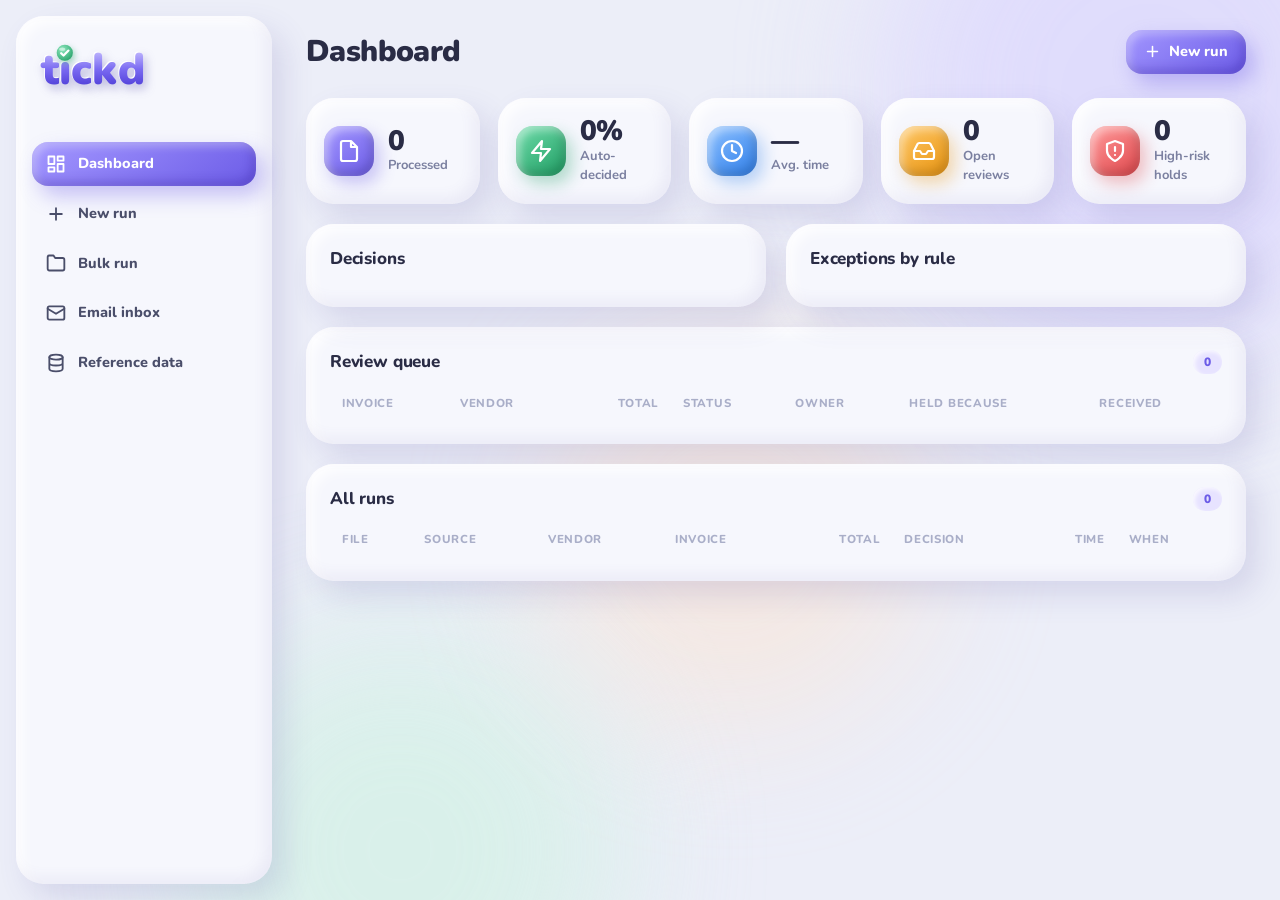
==== commit 77c1daf8: "Brand: tickd, with an animated clay wordmark tickd (said ticked): the auditor's tick mark for every " ====
--- a/static/index.html
+++ b/static/index.html
@@ -3,7 +3,8 @@
 <head>
   <meta charset="utf-8">
   <meta name="viewport" content="width=device-width, initial-scale=1">
-  <title>Dashboard · Invoice Agent</title>
+  <title>Dashboard · tickd</title>
+  <link rel="icon" href="/static/favicon.svg" type="image/svg+xml">
   <link rel="preconnect" href="https://fonts.googleapis.com">
   <link href="https://fonts.googleapis.com/css2?family=Nunito:wght@400;600;700;800;900&display=swap" rel="stylesheet">
   <link rel="stylesheet" href="/static/styles.css">
--- a/static/styles.css
+++ b/static/styles.css
@@ -68,10 +68,59 @@
   padding: 22px 16px; display: flex; flex-direction: column; gap: 28px;
   animation: slide-in 0.7s var(--ease) both;
 }
-.brand { display: flex; align-items: center; gap: 10px; padding: 0 4px; }
-.brand .clay-art { flex: none; }
-.brand-name { font-weight: 900; font-size: 18px; letter-spacing: -0.02em; line-height: 1.1; }
-.brand-name span { color: var(--violet); }
+/* ---------- the tickd wordmark ----------
+   Each letter is clay: a light-to-deep gradient fill, a white rim top-left and a soft shade bottom-right.
+   The dot of the i is the logo itself, a green clay tick. .intro plays once on load, .party on hover. */
+.wordmark {
+  position: relative; display: inline-flex; align-items: flex-end; align-self: flex-start;
+  padding: 10px 10px 22px 8px; font-size: 44px; font-weight: 900; line-height: 1; letter-spacing: -0.035em;
+  text-decoration: none !important; cursor: pointer; user-select: none; -webkit-tap-highlight-color: transparent;
+}
+.wordmark .l { position: relative; display: inline-block; }
+/* Two clays stacked in one tall gradient: violet on top, the letter's own colour below. Hover slides the window
+   down, so the new colour rises through the letter like liquid filling it; leaving drains it back. */
+.wordmark .in {
+  --t0: #cbc3ff; --t1: #7b6bf2; --t2: #4a39d4;
+  display: inline-block; padding: 0 0.015em; transform-origin: 50% 100%;
+  background-image: linear-gradient(180deg, #cbc3ff 0%, #7b6bf2 24%, #4a39d4 47%, var(--t0) 53%, var(--t1) 77%, var(--t2) 100%);
+  background-size: 100% 200%; background-position: 0 0;
+  -webkit-background-clip: text; background-clip: text; color: transparent;
+  filter: drop-shadow(-1px -1px 0 rgba(255, 255, 255, 0.95)) drop-shadow(3px 5px 5px rgba(70, 60, 160, 0.3));
+  transition: background-position 0.65s var(--ease) calc(var(--i) * 65ms);
+  animation: idle-bob 9s ease-in-out infinite; animation-delay: calc(4s + var(--i) * 120ms);
+}
+.wordmark .l:nth-child(1) .in { --t0: #b8f5d8; --t1: #3fc98a; --t2: #13875a; }   /* mint */
+.wordmark .l:nth-child(2) .in { --t0: #ffe4a8; --t1: #ffb52e; --t2: #e57a00; }   /* amber */
+.wordmark .l:nth-child(3) .in { --t0: #ffc6c6; --t1: #ff6b6b; --t2: #d8343f; }   /* coral */
+.wordmark .l:nth-child(4) .in { --t0: #c2e0ff; --t1: #4d9bff; --t2: #2362d6; }   /* sky */
+.wordmark .l:nth-child(5) .in { --t0: #e8d6ff; --t1: #b27cff; --t2: #7a3ddf; }   /* lilac */
+.wordmark:hover .in { background-position: 0 100%; }
+.wordmark .tick-dot {
+  position: absolute; left: 50%; top: -0.1em; width: 0.4em; height: 0.4em; margin-left: -0.2em;
+  filter: drop-shadow(2px 3px 3px rgba(31, 157, 99, 0.4));
+  animation: wink 9s var(--ease) 6s infinite;
+}
+.wordmark .tick-dot svg { display: block; width: 100%; height: 100%; }
+.wordmark .tick-dot path { stroke-dasharray: 100; }
+.wordmark .tagline {
+  position: absolute; left: 10px; bottom: 2px; font-size: 12px; font-weight: 800; letter-spacing: 0.02em;
+  color: var(--muted); white-space: nowrap; opacity: 0; transform: translateY(8px);
+  transition: opacity 0.3s, transform 0.5s var(--spring);
+}
+.wordmark:hover .tagline { opacity: 1; transform: none; transition-delay: 0.3s; }
+.wordmark .tagline b { color: var(--mint); }
+
+.wordmark.intro .l { animation: clay-drop 0.9s var(--spring) backwards; animation-delay: calc(0.15s + var(--i) * 95ms); }
+.wordmark.intro .tick-dot { animation: dot-in 0.9s var(--spring) 0.75s backwards; }
+.wordmark.intro .tick-dot path { animation: draw 0.5s var(--ease) 1.35s backwards; }
+.wordmark.party .in { animation: hop 0.8s var(--ease) both; animation-delay: calc(var(--i) * 70ms); }
+.wordmark.party .tick-dot { animation: dot-flip 1.05s var(--ease) 0.12s; }
+.wordmark.party .tick-dot path { animation: redraw 0.45s var(--ease) 0.75s backwards; }
+.spark {
+  position: fixed; z-index: 60; pointer-events: none; width: 9px; height: 9px; margin: -4.5px 0 0 -4.5px;
+  border-radius: 2px; animation: spark 0.75s var(--ease) forwards;
+}
+.spark.round { border-radius: 50%; }
 nav { display: flex; flex-direction: column; gap: 6px; }
 nav a {
   display: flex; align-items: center; gap: 12px; padding: 11px 14px; border-radius: 16px;
@@ -422,6 +471,42 @@
   0% { box-shadow: 0 0 0 0 rgba(47, 127, 234, 0.45), var(--clay-shadow-sm); }
   100% { box-shadow: 0 0 0 14px rgba(47, 127, 234, 0), var(--clay-shadow-sm); }
 }
+@keyframes clay-drop {
+  0% { opacity: 0; transform: translateY(-46px) scale(0.85, 1.2); }
+  45% { opacity: 1; transform: translateY(0) scale(1.22, 0.78); }
+  65% { transform: translateY(-6px) scale(0.94, 1.08); }
+  82% { transform: translateY(0) scale(1.05, 0.95); }
+  100% { transform: none; }
+}
+@keyframes dot-in {
+  0% { opacity: 0; transform: translateY(-34px) scale(0) rotate(-200deg); }
+  60% { opacity: 1; transform: translateY(3px) scale(1.3, 1.1) rotate(12deg); }
+  80% { transform: translateY(0) scale(0.92) rotate(-4deg); }
+  100% { transform: none; }
+}
+@keyframes hop {
+  0% { transform: none; }
+  16% { transform: scale(1.16, 0.8); }
+  44% { transform: translateY(-18px) scale(0.88, 1.14) rotate(-5deg); }
+  68% { transform: translateY(0) scale(1.16, 0.84); }
+  84% { transform: scale(0.96, 1.05); }
+  100% { transform: none; }
+}
+@keyframes dot-flip {
+  0% { transform: none; }
+  14% { transform: translateY(4px) scale(1.25, 0.75); }
+  45% { transform: translateY(-34px) rotate(200deg) scale(1.25); }
+  62% { transform: translateY(-38px) rotate(360deg) scale(1.35); }
+  82% { transform: translateY(3px) rotate(360deg) scale(1.25, 0.8); }
+  100% { transform: rotate(360deg); }
+}
+@keyframes redraw { from { stroke-dashoffset: 100; } to { stroke-dashoffset: 0; } }
+@keyframes idle-bob { 0%, 6%, 100% { transform: none; } 3% { transform: translateY(-4px) scale(0.97, 1.04); } }
+@keyframes wink { 0%, 90%, 100% { transform: none; } 93% { transform: rotate(-24deg) scale(1.18); } 96% { transform: rotate(12deg) scale(0.96); } }
+@keyframes spark {
+  0% { transform: translate(0, 0) rotate(45deg) scale(1.3); opacity: 1; }
+  100% { transform: translate(var(--dx), var(--dy)) rotate(225deg) scale(0); opacity: 0; }
+}
 @keyframes confetti {
   0% { transform: translate(0, 0) rotate(0) scale(1); opacity: 1; }
   40% { transform: translate(calc(var(--dx) * 0.75), var(--up)) rotate(calc(var(--rot) * 0.5)); opacity: 1; }
@@ -439,7 +524,8 @@
   aside { position: static; height: auto; margin: 12px 12px 0; padding: 12px; flex-direction: row; align-items: center; gap: 12px; overflow-x: auto; }
   nav { flex-direction: row; }
   nav a { padding: 9px 12px; white-space: nowrap; }
-  .brand-name { display: none; }
+  .wordmark { font-size: 30px; padding: 6px 6px 6px 4px; }
+  .wordmark .tagline { display: none; }
   main { padding: 18px 16px 40px; }
   .kpis { grid-template-columns: repeat(2, minmax(0, 1fr)); }
   .card { padding: 18px; overflow-x: auto; }
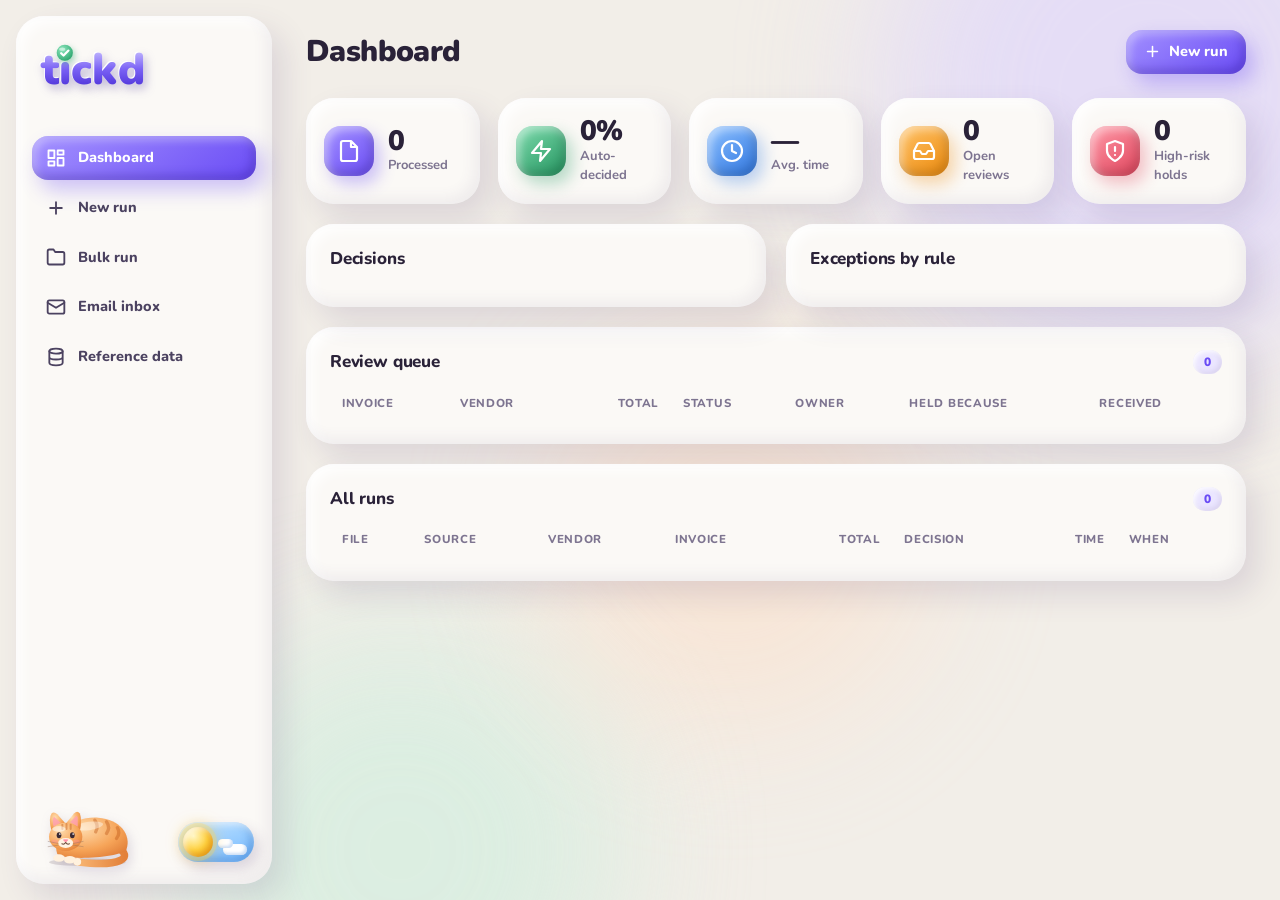
==== commit d3203ee2: "Night mode with a sleeping cat, and a warmer palette Palette: day is Porcelain and Ube (warm porcela" ====
--- a/static/index.html
+++ b/static/index.html
@@ -8,6 +8,7 @@
   <link rel="preconnect" href="https://fonts.googleapis.com">
   <link href="https://fonts.googleapis.com/css2?family=Nunito:wght@400;600;700;800;900&display=swap" rel="stylesheet">
   <link rel="stylesheet" href="/static/styles.css">
+  <script>try{var t=localStorage.getItem("tickd-theme")||(matchMedia("(prefers-color-scheme: dark)").matches?"night":"day");document.documentElement.dataset.theme=t}catch(e){}</script>
 </head>
 <body>
   <aside id="sidebar"></aside>
--- a/static/styles.css
+++ b/static/styles.css
@@ -1,34 +1,100 @@
-/* Claymorphism: soft pastel surfaces that look pressed out of clay - a colored drop shadow outside, a light
-   highlight top-left and a soft shade bottom-right inside. Motion is springy but short, and off for reduced motion. */
+/* tickd - claymorphism. Surfaces look pressed out of clay: a soft drop shadow outside, a highlight top-left and
+   a shade bottom-right inside. Two palettes:
+     Day  "Porcelain & Ube": warm porcelain, aubergine ink, ube purple, matcha / apricot / guava / lavender / blueberry.
+     Night "Midnight Clay":  deep aubergine night, clay that keeps its depth, an aurora and a few stars.
+   Colours are tokens; [data-theme="night"] swaps them. Motion is springy but short, and off for reduced motion. */
 :root {
-  --bg: #eceef8;
-  --clay: #f6f7fd;
-  --clay-2: #e9ebf7;
-  --ink: #2a2c45;
-  --ink-2: #4a4e6a;
-  --muted: #7b80a0;
-  --faint: #a9aec8;
-  --line: rgba(120, 118, 190, 0.14);
-
-  --violet: #6c5ce7; --violet-2: #a397ff; --violet-soft: #e7e3ff;
-  --mint: #1f9d63;   --mint-2: #6fdcaa;   --mint-soft: #dbf5e8;
-  --amber: #c97a06;  --amber-2: #ffc766;  --amber-soft: #fff0d4;
-  --coral: #e0474c;  --coral-2: #ff9a9a;  --coral-soft: #ffe2e2;
-  --lilac: #8a4de6;  --lilac-2: #cfa8ff;  --lilac-soft: #f1e7ff;
-  --sky: #2f7fea;    --sky-2: #8cc0ff;    --sky-soft: #e0ecff;
+  color-scheme: light;
+  --bg: #f2eee8;
+  --clay: #fbf9f6;
+  --clay-2: #ece6de;
+  --ink: #2a2238;
+  --ink-2: #4b4260;
+  --muted: #7d7490;
+  --faint: #b0a7bb;
+  --line: rgba(74, 58, 100, 0.1);
+  --hover: rgba(255, 255, 255, 0.9);
+
+  /* text and tint colours (theme-aware) */
+  --violet: #6a4cf5; --violet-2: #a391ff; --violet-soft: #ebe6ff;
+  --mint: #1f8a57;   --mint-soft: #dcf3e6;
+  --amber: #b86a04;  --amber-soft: #fdefd6;
+  --coral: #d93a53;  --coral-soft: #ffe3e7;
+  --lilac: #8446dc;  --lilac-soft: #f2e8ff;
+  --sky: #2b6fd6;    --sky-soft: #e2edff;
+
+  /* clay objects (buttons, badges, bars, stage dots): the same vivid clay in both themes */
+  --o-violet: #6a4cf5; --o-violet-2: #a391ff;
+  --o-mint: #23945f;   --o-mint-2: #7fdcae;
+  --o-amber: #ec8a0c;  --o-amber-2: #ffc267;
+  --o-coral: #e0445c;  --o-coral-2: #ff9aa8;
+  --o-lilac: #8b4fe0;  --o-lilac-2: #cfa5ff;
+  --o-sky: #2f76e0;    --o-sky-2: #8cc0ff;
+  --o-grey: #b0a7bb;   --o-grey-2: #e4dfe9;
+
+  --btn-shadow: 8px 10px 20px rgba(106, 76, 245, 0.32), inset -4px -5px 10px rgba(30, 10, 120, 0.25),
+    inset 4px 4px 8px rgba(255, 255, 255, 0.35);
+  --clay-shadow: 12px 14px 30px rgba(88, 66, 120, 0.14), inset -6px -6px 14px rgba(88, 66, 120, 0.07),
+    inset 6px 6px 14px rgba(255, 255, 255, 0.95);
+  --clay-shadow-sm: 6px 8px 16px rgba(88, 66, 120, 0.13), inset -3px -3px 8px rgba(88, 66, 120, 0.07),
+    inset 3px 3px 8px rgba(255, 255, 255, 0.95);
+  --clay-lift: 16px 20px 36px rgba(88, 66, 120, 0.2), inset -6px -6px 14px rgba(88, 66, 120, 0.07),
+    inset 6px 6px 14px rgba(255, 255, 255, 0.95);
+  --clay-inset: inset 5px 5px 12px rgba(88, 66, 120, 0.13), inset -5px -5px 12px rgba(255, 255, 255, 0.9);
+  --pill-shadow: inset 2px 2px 4px rgba(255, 255, 255, 0.9), inset -2px -2px 5px rgba(88, 66, 120, 0.12);
+
+  --blob-1: #dcd2ff; --blob-2: #cdeedd; --blob-3: #ffdcc2; --blob-opacity: 0.6;
+  --wm-0: #cbc3ff; --wm-1: #7b62f5; --wm-2: #4a2fd6;
+  --wm-rim: rgba(255, 255, 255, 0.95); --wm-shade: rgba(70, 50, 150, 0.3);
+  --paper-0: #ffffff; --paper-1: #d5ccff; --paper-line-1: #a99dff; --paper-line-2: #d8d1ff; --paper-rim: #ffffff;
+  --toast-bg: #2a2238; --toast-fg: #ffffff;
+  --switch-shadow: rgba(88, 66, 120, 0.2);
+  --doc-filter: none;
 
   --r-lg: 28px;
   --r: 20px;
-  --r-sm: 14px;
-  --clay-shadow: 12px 14px 30px rgba(96, 90, 170, 0.16), inset -6px -6px 14px rgba(96, 90, 170, 0.08),
-    inset 6px 6px 14px rgba(255, 255, 255, 0.95);
-  --clay-shadow-sm: 6px 8px 16px rgba(96, 90, 170, 0.14), inset -3px -3px 8px rgba(96, 90, 170, 0.08),
-    inset 3px 3px 8px rgba(255, 255, 255, 0.95);
-  --clay-lift: 16px 20px 36px rgba(96, 90, 170, 0.22), inset -6px -6px 14px rgba(96, 90, 170, 0.08),
-    inset 6px 6px 14px rgba(255, 255, 255, 0.95);
-  --clay-inset: inset 5px 5px 12px rgba(96, 90, 170, 0.14), inset -5px -5px 12px rgba(255, 255, 255, 0.9);
   --spring: cubic-bezier(0.34, 1.56, 0.64, 1);
   --ease: cubic-bezier(0.2, 0.8, 0.2, 1);
+}
+
+:root[data-theme="night"] {
+  color-scheme: dark;
+  --bg: #13111d;
+  --clay: #1e1b2d;
+  --clay-2: #171524;
+  --ink: #efeaf8;
+  --ink-2: #cbc3df;
+  --muted: #9a93b3;
+  --faint: #6c6689;
+  --line: rgba(255, 255, 255, 0.07);
+  --hover: rgba(255, 255, 255, 0.05);
+
+  --violet: #a594ff; --violet-2: #c4b8ff; --violet-soft: rgba(143, 123, 255, 0.17);
+  --mint: #6fdca8;   --mint-soft: rgba(95, 211, 156, 0.14);
+  --amber: #ffbe5c;  --amber-soft: rgba(255, 181, 71, 0.14);
+  --coral: #ff8497;  --coral-soft: rgba(255, 122, 142, 0.15);
+  --lilac: #c99bff;  --lilac-soft: rgba(192, 139, 255, 0.15);
+  --sky: #7db3ff;    --sky-soft: rgba(106, 168, 255, 0.15);
+  --o-grey: #57516f; --o-grey-2: #7b7597;
+
+  --btn-shadow: 8px 10px 22px rgba(0, 0, 0, 0.45), inset -4px -5px 10px rgba(20, 5, 90, 0.35),
+    inset 4px 4px 8px rgba(255, 255, 255, 0.25);
+  --clay-shadow: 12px 14px 30px rgba(0, 0, 0, 0.42), inset -6px -6px 14px rgba(0, 0, 0, 0.28),
+    inset 6px 6px 14px rgba(255, 255, 255, 0.045);
+  --clay-shadow-sm: 6px 8px 16px rgba(0, 0, 0, 0.38), inset -3px -3px 8px rgba(0, 0, 0, 0.25),
+    inset 3px 3px 8px rgba(255, 255, 255, 0.05);
+  --clay-lift: 16px 20px 38px rgba(0, 0, 0, 0.5), inset -6px -6px 14px rgba(0, 0, 0, 0.28),
+    inset 6px 6px 14px rgba(255, 255, 255, 0.06);
+  --clay-inset: inset 5px 5px 12px rgba(0, 0, 0, 0.45), inset -5px -5px 12px rgba(255, 255, 255, 0.035);
+  --pill-shadow: inset 2px 2px 4px rgba(255, 255, 255, 0.05), inset -2px -2px 5px rgba(0, 0, 0, 0.3);
+
+  --blob-1: #3b2b8f; --blob-2: #0f4d4a; --blob-3: #5a1f57; --blob-opacity: 0.5;
+  --wm-0: #eee9ff; --wm-1: #ab9bff; --wm-2: #7458ff;
+  --wm-rim: rgba(255, 255, 255, 0.22); --wm-shade: rgba(0, 0, 0, 0.55);
+  --paper-0: #f1edff; --paper-1: #a89bf0; --paper-line-1: #7d6de6; --paper-line-2: #c9c0f6; --paper-rim: rgba(255, 255, 255, 0.55);
+  --toast-bg: #efeaf8; --toast-fg: #1e1b2d;
+  --switch-shadow: rgba(0, 0, 0, 0.45);
+  --doc-filter: brightness(0.9) contrast(0.95);
 }
 
 * { box-sizing: border-box; }
@@ -44,6 +110,7 @@
   grid-template-columns: 272px minmax(0, 1fr);
   min-height: 100vh;
   -webkit-font-smoothing: antialiased;
+  transition: background-color 0.5s var(--ease), color 0.5s var(--ease);
 }
 a { color: var(--violet); text-decoration: none; font-weight: 700; }
 a:hover { text-decoration: underline; }
@@ -54,22 +121,53 @@
 .nowrap { white-space: nowrap; }
 .clamp { display: -webkit-box; -webkit-line-clamp: 2; -webkit-box-orient: vertical; overflow: hidden; }
 
-/* ---------- drifting background blobs ---------- */
+/* the theme change spreads as a circle from the switch (View Transitions); JS drives the clip-path */
+::view-transition-old(root), ::view-transition-new(root) { animation: none; mix-blend-mode: normal; }
+
+/* ---------- drifting background blobs, and stars at night ---------- */
 .bg { position: fixed; inset: 0; z-index: -1; overflow: hidden; pointer-events: none; }
-.bg span { position: absolute; border-radius: 50%; filter: blur(70px); opacity: 0.6; animation: drift 28s ease-in-out infinite alternate; }
-.bg span:nth-child(1) { width: 540px; height: 540px; background: #d8d1ff; top: -180px; right: -140px; }
-.bg span:nth-child(2) { width: 440px; height: 440px; background: #cdf2e1; bottom: -170px; left: 180px; animation-duration: 34s; }
-.bg span:nth-child(3) { width: 380px; height: 380px; background: #ffe2c9; top: 38%; right: 28%; opacity: 0.45; animation-duration: 40s; }
+.bg span {
+  position: absolute; border-radius: 50%; filter: blur(70px); opacity: var(--blob-opacity);
+  animation: drift 28s ease-in-out infinite alternate; transition: background-color 0.8s var(--ease);
+}
+.bg span:nth-child(1) { width: 540px; height: 540px; background: var(--blob-1); top: -180px; right: -140px; }
+.bg span:nth-child(2) { width: 440px; height: 440px; background: var(--blob-2); bottom: -170px; left: 180px; animation-duration: 34s; }
+.bg span:nth-child(3) { width: 380px; height: 380px; background: var(--blob-3); top: 38%; right: 28%; opacity: calc(var(--blob-opacity) * 0.75); animation-duration: 40s; }
+.bg i { position: absolute; width: 2px; height: 2px; border-radius: 50%; background: #fff; opacity: 0; transition: opacity 1s; }
+.bg i.big { width: 3px; height: 3px; box-shadow: 0 0 6px rgba(255, 255, 255, 0.8); }
+[data-theme="night"] .bg i { opacity: 0.7; animation: twinkle 3.6s ease-in-out infinite; }
 
 /* ---------- sidebar ---------- */
 aside {
   position: sticky; top: 16px; height: calc(100vh - 32px); margin: 16px 0 16px 16px;
   background: var(--clay); border-radius: var(--r-lg); box-shadow: var(--clay-shadow);
-  padding: 22px 16px; display: flex; flex-direction: column; gap: 28px;
+  padding: 22px 16px 18px; display: flex; flex-direction: column; gap: 22px;
   animation: slide-in 0.7s var(--ease) both;
 }
+nav { display: flex; flex-direction: column; gap: 6px; }
+nav a {
+  display: flex; align-items: center; gap: 12px; padding: 11px 14px; border-radius: 16px;
+  color: var(--ink-2); font-weight: 800; text-decoration: none !important;
+  transition: transform 0.3s var(--spring), background 0.2s, box-shadow 0.2s, color 0.2s;
+}
+nav a svg { width: 20px; height: 20px; flex: none; }
+nav a:hover { background: var(--hover); box-shadow: var(--clay-shadow-sm); transform: translateX(4px); }
+nav a.active {
+  color: #fff; background: linear-gradient(145deg, var(--o-violet-2), var(--o-violet)); box-shadow: var(--btn-shadow);
+  animation: jelly 0.8s var(--ease) 0.2s backwards;
+}
+.nav-badge {
+  margin-left: auto; min-width: 24px; height: 24px; padding: 0 7px; border-radius: 999px;
+  display: grid; place-items: center; font-size: 12px; font-weight: 900;
+  color: #6e4100; background: linear-gradient(145deg, #ffe0a3, var(--o-amber-2));
+  box-shadow: inset 2px 2px 4px rgba(255, 255, 255, 0.7), inset -2px -2px 4px rgba(160, 90, 0, 0.2);
+  animation: wiggle 3.2s ease-in-out infinite;
+}
+nav a.active .nav-badge { background: #fff; color: var(--o-violet); }
+.sidebar-foot { margin-top: auto; display: flex; align-items: flex-end; justify-content: space-between; gap: 6px; padding: 0 2px; }
+
 /* ---------- the tickd wordmark ----------
-   Each letter is clay: a light-to-deep gradient fill, a white rim top-left and a soft shade bottom-right.
+   Each letter is clay: a light-to-deep fill, a rim top-left and a soft shade bottom-right.
    The dot of the i is the logo itself, a green clay tick. .intro plays once on load, .party on hover. */
 .wordmark {
   position: relative; display: inline-flex; align-items: flex-end; align-self: flex-start;
@@ -77,23 +175,23 @@
   text-decoration: none !important; cursor: pointer; user-select: none; -webkit-tap-highlight-color: transparent;
 }
 .wordmark .l { position: relative; display: inline-block; }
-/* Two clays stacked in one tall gradient: violet on top, the letter's own colour below. Hover slides the window
+/* Two clays stacked in one tall gradient: brand ube on top, the letter's own colour below. Hover slides the window
    down, so the new colour rises through the letter like liquid filling it; leaving drains it back. */
 .wordmark .in {
   --t0: #cbc3ff; --t1: #7b6bf2; --t2: #4a39d4;
   display: inline-block; padding: 0 0.015em; transform-origin: 50% 100%;
-  background-image: linear-gradient(180deg, #cbc3ff 0%, #7b6bf2 24%, #4a39d4 47%, var(--t0) 53%, var(--t1) 77%, var(--t2) 100%);
+  background-image: linear-gradient(180deg, var(--wm-0) 0%, var(--wm-1) 24%, var(--wm-2) 47%, var(--t0) 53%, var(--t1) 77%, var(--t2) 100%);
   background-size: 100% 200%; background-position: 0 0;
   -webkit-background-clip: text; background-clip: text; color: transparent;
-  filter: drop-shadow(-1px -1px 0 rgba(255, 255, 255, 0.95)) drop-shadow(3px 5px 5px rgba(70, 60, 160, 0.3));
+  filter: drop-shadow(-1px -1px 0 var(--wm-rim)) drop-shadow(3px 5px 5px var(--wm-shade));
   transition: background-position 0.65s var(--ease) calc(var(--i) * 65ms);
   animation: idle-bob 9s ease-in-out infinite; animation-delay: calc(4s + var(--i) * 120ms);
 }
-.wordmark .l:nth-child(1) .in { --t0: #b8f5d8; --t1: #3fc98a; --t2: #13875a; }   /* mint */
-.wordmark .l:nth-child(2) .in { --t0: #ffe4a8; --t1: #ffb52e; --t2: #e57a00; }   /* amber */
-.wordmark .l:nth-child(3) .in { --t0: #ffc6c6; --t1: #ff6b6b; --t2: #d8343f; }   /* coral */
-.wordmark .l:nth-child(4) .in { --t0: #c2e0ff; --t1: #4d9bff; --t2: #2362d6; }   /* sky */
-.wordmark .l:nth-child(5) .in { --t0: #e8d6ff; --t1: #b27cff; --t2: #7a3ddf; }   /* lilac */
+.wordmark .l:nth-child(1) .in { --t0: #b8f5d8; --t1: #3fc98a; --t2: #13875a; }   /* matcha */
+.wordmark .l:nth-child(2) .in { --t0: #ffe4a8; --t1: #ffb52e; --t2: #e57a00; }   /* apricot */
+.wordmark .l:nth-child(3) .in { --t0: #ffc6cf; --t1: #ff6b83; --t2: #d8344f; }   /* guava */
+.wordmark .l:nth-child(4) .in { --t0: #c2e0ff; --t1: #4d9bff; --t2: #2362d6; }   /* blueberry */
+.wordmark .l:nth-child(5) .in { --t0: #e8d6ff; --t1: #b27cff; --t2: #7a3ddf; }   /* lavender */
 .wordmark:hover .in { background-position: 0 100%; }
 .wordmark .tick-dot {
   position: absolute; left: 50%; top: -0.1em; width: 0.4em; height: 0.4em; margin-left: -0.2em;
@@ -109,7 +207,6 @@
 }
 .wordmark:hover .tagline { opacity: 1; transform: none; transition-delay: 0.3s; }
 .wordmark .tagline b { color: var(--mint); }
-
 .wordmark.intro .l { animation: clay-drop 0.9s var(--spring) backwards; animation-delay: calc(0.15s + var(--i) * 95ms); }
 .wordmark.intro .tick-dot { animation: dot-in 0.9s var(--spring) 0.75s backwards; }
 .wordmark.intro .tick-dot path { animation: draw 0.5s var(--ease) 1.35s backwards; }
@@ -121,28 +218,102 @@
   border-radius: 2px; animation: spark 0.75s var(--ease) forwards;
 }
 .spark.round { border-radius: 50%; }
-nav { display: flex; flex-direction: column; gap: 6px; }
-nav a {
-  display: flex; align-items: center; gap: 12px; padding: 11px 14px; border-radius: 16px;
-  color: var(--ink-2); font-weight: 800; text-decoration: none !important;
-  transition: transform 0.3s var(--spring), background 0.2s, box-shadow 0.2s, color 0.2s;
-}
-nav a svg { width: 20px; height: 20px; flex: none; }
-nav a:hover { background: rgba(255, 255, 255, 0.75); box-shadow: var(--clay-shadow-sm); transform: translateX(4px); }
-nav a.active {
-  color: #fff; background: linear-gradient(145deg, var(--violet-2), var(--violet));
-  box-shadow: 8px 10px 20px rgba(108, 92, 231, 0.35), inset -4px -5px 10px rgba(40, 20, 140, 0.25),
-    inset 4px 4px 8px rgba(255, 255, 255, 0.35);
-  animation: jelly 0.8s var(--ease) 0.2s backwards;
-}
-.nav-badge {
-  margin-left: auto; min-width: 24px; height: 24px; padding: 0 7px; border-radius: 999px;
-  display: grid; place-items: center; font-size: 12px; font-weight: 900;
-  color: #7a4a00; background: linear-gradient(145deg, #ffe0a3, var(--amber-2));
-  box-shadow: inset 2px 2px 4px rgba(255, 255, 255, 0.7), inset -2px -2px 4px rgba(160, 90, 0, 0.2);
-  animation: wiggle 3.2s ease-in-out infinite;
-}
-nav a.active .nav-badge { background: #fff; color: var(--violet); }
+
+/* ---------- day / night switch: a sky with a sun that rolls over and becomes the moon ---------- */
+.theme-switch {
+  position: relative; flex: none; width: 76px; height: 40px; padding: 0; margin-bottom: 4px; border: none;
+  border-radius: 999px; background: none; cursor: pointer; -webkit-tap-highlight-color: transparent;
+}
+.theme-switch:focus-visible { outline: 3px solid var(--violet-2); outline-offset: 3px; }
+.theme-switch .track {
+  position: absolute; inset: 0; border-radius: 999px; overflow: hidden;
+  background: linear-gradient(160deg, #c4e6ff, #74b8ff);
+  box-shadow: inset 3px 3px 6px rgba(255, 255, 255, 0.6), inset -4px -4px 8px rgba(25, 90, 170, 0.3),
+    5px 7px 14px var(--switch-shadow);
+}
+.theme-switch .night-sky {
+  position: absolute; inset: 0; background: linear-gradient(160deg, #3b3080, #15113a);
+  box-shadow: inset 3px 3px 6px rgba(255, 255, 255, 0.12), inset -4px -4px 8px rgba(0, 0, 0, 0.4);
+  opacity: 0; transition: opacity 0.6s var(--ease);
+}
+.theme-switch .stars i {
+  position: absolute; width: 3px; height: 3px; border-radius: 50%; background: #fff; opacity: 0; transform: scale(0);
+  transition: opacity 0.3s, transform 0.5s var(--spring);
+}
+.theme-switch .stars i:nth-child(1) { left: 10px; top: 9px; }
+.theme-switch .stars i:nth-child(2) { left: 21px; top: 23px; width: 2px; height: 2px; }
+.theme-switch .stars i:nth-child(3) { left: 31px; top: 11px; width: 3.5px; height: 3.5px; }
+.theme-switch .stars i:nth-child(4) { left: 13px; top: 28px; width: 2px; height: 2px; }
+.theme-switch .stars i:nth-child(5) { left: 36px; top: 27px; width: 2px; height: 2px; }
+.theme-switch .clouds i {
+  position: absolute; border-radius: 999px; background: #fff;
+  box-shadow: inset -2px -2px 3px rgba(110, 160, 225, 0.35); transition: transform 0.55s var(--ease), opacity 0.4s;
+}
+.theme-switch .clouds i:nth-child(1) { width: 24px; height: 11px; right: 7px; bottom: 7px; }
+.theme-switch .clouds i:nth-child(2) { width: 15px; height: 9px; right: 21px; bottom: 14px; transition-delay: 0.05s; }
+.theme-switch .knob {
+  position: absolute; top: 5px; left: 5px; width: 30px; height: 30px; border-radius: 50%;
+  background: radial-gradient(circle at 35% 30%, #fff6c4, #ffd23f 50%, #f4a10b);
+  box-shadow: 0 0 0 4px rgba(255, 214, 80, 0.28), 0 0 16px rgba(255, 190, 40, 0.65),
+    inset -3px -3px 6px rgba(190, 100, 0, 0.35), inset 3px 3px 5px rgba(255, 255, 255, 0.7);
+  transition: transform 0.75s var(--spring), box-shadow 0.5s;
+  animation: sun-pulse 3.2s ease-in-out infinite;
+}
+.theme-switch .knob::after {
+  content: ""; position: absolute; inset: 0; border-radius: 50%;
+  background: radial-gradient(circle at 35% 30%, #ffffff, #e6e0f8 55%, #bcb1e2); opacity: 0; transition: opacity 0.45s 0.1s;
+}
+.theme-switch .knob i {
+  position: absolute; z-index: 1; border-radius: 50%; background: rgba(150, 138, 196, 0.55);
+  box-shadow: inset 1px 1px 2px rgba(80, 70, 130, 0.45); opacity: 0; transition: opacity 0.4s 0.25s;
+}
+.theme-switch .knob i:nth-child(1) { width: 7px; height: 7px; left: 7px; top: 8px; }
+.theme-switch .knob i:nth-child(2) { width: 5px; height: 5px; left: 17px; top: 16px; }
+.theme-switch .knob i:nth-child(3) { width: 4px; height: 4px; left: 9px; top: 19px; }
+.theme-switch:active .knob { transform: scale(0.88); }
+[data-theme="night"] .theme-switch .night-sky { opacity: 1; }
+[data-theme="night"] .theme-switch .stars i { opacity: 1; transform: scale(1); animation: twinkle 2.6s ease-in-out infinite; }
+[data-theme="night"] .theme-switch .stars i:nth-child(2) { transition-delay: 0.3s; animation-delay: 0.4s; }
+[data-theme="night"] .theme-switch .stars i:nth-child(3) { transition-delay: 0.36s; animation-delay: 0.9s; }
+[data-theme="night"] .theme-switch .stars i:nth-child(4) { transition-delay: 0.42s; animation-delay: 1.3s; }
+[data-theme="night"] .theme-switch .stars i:nth-child(5) { transition-delay: 0.48s; animation-delay: 1.8s; }
+[data-theme="night"] .theme-switch .clouds i { transform: translateY(20px); opacity: 0; }
+[data-theme="night"] .theme-switch .knob {
+  transform: translateX(36px) rotate(-320deg); animation: none;
+  box-shadow: 0 0 0 4px rgba(200, 190, 255, 0.14), 0 0 18px rgba(190, 175, 255, 0.5),
+    inset -3px -3px 6px rgba(90, 80, 150, 0.35), inset 3px 3px 5px rgba(255, 255, 255, 0.8);
+}
+[data-theme="night"] .theme-switch:active .knob { transform: translateX(36px) rotate(-320deg) scale(0.88); }
+[data-theme="night"] .theme-switch .knob::after, [data-theme="night"] .theme-switch .knob i { opacity: 1; }
+
+/* ---------- the tickd cat: awake by day, curled asleep at night ---------- */
+.cat { flex: none; overflow: visible; cursor: pointer; filter: drop-shadow(3px 5px 6px rgba(88, 66, 120, 0.18)); transition: filter 0.8s; }
+.cat g { transform-box: fill-box; }
+.cat .cat-body { transform-origin: 50% 100%; animation: breathe 3s ease-in-out infinite; }
+.cat .cat-head { transform-origin: 75% 95%; transition: transform 0.9s var(--ease) 0.15s; }
+.cat .cat-tail { transform-origin: 100% 0%; animation: tail-swish 3.4s ease-in-out infinite alternate; }
+.cat .ear-r { transform-origin: 30% 100%; animation: ear-twitch 7s ease-in-out 2s infinite; }
+.cat .ear-l { transform-origin: 70% 100%; transition: transform 0.8s var(--ease); }
+.cat .eyes-open { transform-origin: 50% 50%; animation: blink 5s ease-in-out 1s infinite; transition: opacity 0.35s 0.35s; }
+.cat .eyes-closed { opacity: 0; transition: opacity 0.3s; }
+.cat .zzz, .cat .heart { opacity: 0; }
+.cat .heart { transform-box: fill-box; transform-origin: center; }
+.cat .zzz text { opacity: 0; transform-box: fill-box; transform-origin: center; }
+.cat:hover .heart { animation: heart-float 1.3s var(--ease); }
+[data-theme="night"] .cat { filter: brightness(0.9) saturate(0.9) drop-shadow(0 0 10px rgba(190, 175, 255, 0.18)) drop-shadow(3px 5px 6px rgba(0, 0, 0, 0.4)); }
+[data-theme="night"] .cat .cat-head { transform: rotate(-9deg) translate(3px, 5px); }
+[data-theme="night"] .cat .cat-body { animation: breathe-deep 4.4s ease-in-out infinite; }
+[data-theme="night"] .cat .cat-tail { animation: tail-dream 9s ease-in-out infinite; }
+[data-theme="night"] .cat .ear-l { transform: rotate(-10deg); }
+[data-theme="night"] .cat .eyes-open { opacity: 0; animation: none; transition: opacity 0.35s 0.2s; }
+[data-theme="night"] .cat .eyes-closed { opacity: 1; transition: opacity 0.4s 0.55s; }
+[data-theme="night"] .cat .zzz { opacity: 1; }
+[data-theme="night"] .cat .zzz text { animation: zzz 2.7s ease-out infinite; }
+[data-theme="night"] .cat .zzz text:nth-child(1) { animation-delay: 1.2s; }
+[data-theme="night"] .cat .zzz text:nth-child(2) { animation-delay: 2.1s; }
+[data-theme="night"] .cat .zzz text:nth-child(3) { animation-delay: 3s; }
+.cat.waking { animation: cat-wake 0.85s var(--spring); }
+.cat.dozing { animation: cat-doze 1.4s var(--ease); }
 
 /* ---------- layout ---------- */
 main { padding: 30px 34px 60px; max-width: 1340px; width: 100%; }
@@ -151,13 +322,15 @@
 .grid { display: grid; gap: 20px; }
 .grid-2 { grid-template-columns: 1fr 1fr; }
 .grid-run { grid-template-columns: minmax(360px, 5fr) 7fr; align-items: start; }
-.stack > * + * { margin-top: 20px; }
-.card { background: var(--clay); border-radius: var(--r-lg); box-shadow: var(--clay-shadow); padding: 22px 24px; }
+.card {
+  background: var(--clay); border-radius: var(--r-lg); box-shadow: var(--clay-shadow); padding: 22px 24px;
+  transition: background-color 0.5s var(--ease);
+}
 .card-head { display: flex; align-items: center; justify-content: space-between; gap: 12px; margin-bottom: 14px; }
 .card-head h2 { margin: 0; }
 .tag {
   font-size: 12px; font-weight: 900; color: var(--violet); background: var(--violet-soft);
-  padding: 3px 11px; border-radius: 999px; box-shadow: inset 2px 2px 4px rgba(255, 255, 255, 0.8);
+  padding: 3px 11px; border-radius: 999px; box-shadow: var(--pill-shadow);
 }
 
 /* ---------- entrance motion ---------- */
@@ -174,18 +347,18 @@
 
 /* colored clay: icon blobs, badges */
 .blob {
-  --c1: var(--violet); --c2: var(--violet-2);
+  --c1: var(--o-violet); --c2: var(--o-violet-2);
   flex: none; width: 50px; height: 50px; border-radius: 17px; display: grid; place-items: center; color: #fff;
   background: linear-gradient(145deg, var(--c2), var(--c1));
   box-shadow: 6px 8px 16px color-mix(in srgb, var(--c1) 32%, transparent), inset -4px -5px 10px rgba(0, 0, 0, 0.14),
     inset 4px 4px 8px rgba(255, 255, 255, 0.45);
 }
 .blob svg { width: 24px; height: 24px; }
-.blob.mint { --c1: var(--mint); --c2: var(--mint-2); }
-.blob.amber { --c1: #e89410; --c2: var(--amber-2); }
-.blob.coral { --c1: var(--coral); --c2: var(--coral-2); }
-.blob.lilac { --c1: var(--lilac); --c2: var(--lilac-2); }
-.blob.sky { --c1: var(--sky); --c2: var(--sky-2); }
+.blob.mint { --c1: var(--o-mint); --c2: var(--o-mint-2); }
+.blob.amber { --c1: var(--o-amber); --c2: var(--o-amber-2); }
+.blob.coral { --c1: var(--o-coral); --c2: var(--o-coral-2); }
+.blob.lilac { --c1: var(--o-lilac); --c2: var(--o-lilac-2); }
+.blob.sky { --c1: var(--o-sky); --c2: var(--o-sky-2); }
 
 /* ---------- buttons ---------- */
 .btn {
@@ -197,11 +370,7 @@
 .btn:hover { transform: translateY(-2px); }
 .btn:active { transform: translateY(1px) scale(0.95); box-shadow: var(--clay-inset); transition-duration: 0.08s; }
 .btn svg { width: 17px; height: 17px; }
-.btn-primary {
-  color: #fff; background: linear-gradient(145deg, var(--violet-2), var(--violet));
-  box-shadow: 8px 10px 20px rgba(108, 92, 231, 0.35), inset -4px -5px 10px rgba(40, 20, 140, 0.25),
-    inset 4px 4px 8px rgba(255, 255, 255, 0.35);
-}
+.btn-primary { color: #fff; background: linear-gradient(145deg, var(--o-violet-2), var(--o-violet)); box-shadow: var(--btn-shadow); }
 .btn-primary:hover { filter: brightness(1.06); }
 .btn-danger { color: var(--coral); }
 .btn-sm { padding: 7px 13px; font-size: 13px; border-radius: 12px; }
@@ -212,7 +381,7 @@
 .pill {
   display: inline-flex; align-items: center; gap: 7px; border-radius: 999px; padding: 4px 12px;
   font-size: 12.5px; font-weight: 800; white-space: nowrap; background: var(--clay-2); color: var(--ink-2);
-  box-shadow: inset 2px 2px 4px rgba(255, 255, 255, 0.9), inset -2px -2px 5px rgba(96, 90, 170, 0.12);
+  box-shadow: var(--pill-shadow);
 }
 .pill::before {
   content: ""; width: 8px; height: 8px; border-radius: 50%; background: currentColor;
@@ -224,31 +393,31 @@
 .pill.high, .pill.reject { background: var(--coral-soft); color: var(--coral); }
 .pill.return { background: var(--lilac-soft); color: var(--lilac); }
 .pill.running, .pill.info { background: var(--sky-soft); color: var(--sky); }
-.pill.running::before { animation: blink 1s ease-in-out infinite; }
+.pill.running::before { animation: blink-dot 1s ease-in-out infinite; }
 .pill svg { width: 14px; height: 14px; }
 .chip {
   display: inline-block; font-size: 11.5px; font-weight: 800; padding: 2px 9px; border-radius: 9px; white-space: nowrap;
   background: var(--clay-2); color: var(--ink-2); font-family: ui-monospace, "Cascadia Code", Consolas, monospace;
-  box-shadow: inset 1px 1px 3px rgba(255, 255, 255, 0.9), inset -1px -1px 3px rgba(96, 90, 170, 0.14);
+  box-shadow: var(--pill-shadow);
 }
 
 /* ---------- tables ---------- */
 table { width: 100%; border-collapse: separate; border-spacing: 0; }
 th {
   text-align: left; font-size: 11.5px; font-weight: 800; text-transform: uppercase; letter-spacing: 0.06em;
-  color: var(--faint); padding: 6px 12px 10px;
+  color: var(--muted); padding: 6px 12px 10px;
 }
 td { padding: 12px; border-top: 1px solid var(--line); vertical-align: middle; }
 tr.clickable { cursor: pointer; }
 tr.clickable td { transition: background 0.2s; }
-tr.clickable:hover td { background: rgba(255, 255, 255, 0.9); }
+tr.clickable:hover td { background: var(--hover); }
 tr.clickable:hover td:first-child { border-radius: 14px 0 0 14px; }
 tr.clickable:hover td:last-child { border-radius: 0 14px 14px 0; }
 td.num, th.num { text-align: right; font-variant-numeric: tabular-nums; }
 td b { font-weight: 800; }
 .empty { color: var(--muted); text-align: center; padding: 28px 10px; font-weight: 700; }
 .empty .clay-art { display: block; margin: 0 auto 8px; }
-.sub { color: var(--faint); font-size: 12px; font-weight: 600; }
+.sub { color: var(--muted); font-size: 12px; font-weight: 600; }
 
 /* ---------- bars ---------- */
 .bars { display: flex; flex-direction: column; gap: 14px; }
@@ -257,24 +426,24 @@
 .bar-label span:last-child { overflow: hidden; text-overflow: ellipsis; white-space: nowrap; }
 .bar-track { height: 16px; border-radius: 999px; background: var(--clay-2); box-shadow: var(--clay-inset); overflow: hidden; }
 .bar-fill {
-  height: 100%; width: 0; border-radius: 999px; background: linear-gradient(90deg, var(--violet-2), var(--violet));
+  height: 100%; width: 0; border-radius: 999px; background: linear-gradient(90deg, var(--o-violet-2), var(--o-violet));
   box-shadow: inset 2px 2px 3px rgba(255, 255, 255, 0.45), inset -2px -2px 4px rgba(0, 0, 0, 0.12);
   transition: width 1.1s var(--spring);
 }
-.bar-fill.approve { background: linear-gradient(90deg, var(--mint-2), var(--mint)); }
-.bar-fill.review { background: linear-gradient(90deg, var(--amber-2), #e89410); }
-.bar-fill.return { background: linear-gradient(90deg, var(--lilac-2), var(--lilac)); }
-.bar-fill.reject { background: linear-gradient(90deg, var(--coral-2), var(--coral)); }
+.bar-fill.approve { background: linear-gradient(90deg, var(--o-mint-2), var(--o-mint)); }
+.bar-fill.review { background: linear-gradient(90deg, var(--o-amber-2), var(--o-amber)); }
+.bar-fill.return { background: linear-gradient(90deg, var(--o-lilac-2), var(--o-lilac)); }
+.bar-fill.reject { background: linear-gradient(90deg, var(--o-coral-2), var(--o-coral)); }
 .bar-row .count { text-align: right; font-weight: 900; font-variant-numeric: tabular-nums; }
 .progress { height: 12px; background: var(--clay-2); box-shadow: var(--clay-inset); border-radius: 999px; overflow: hidden; min-width: 80px; }
 .progress > div {
-  height: 100%; border-radius: 999px; background: linear-gradient(90deg, var(--violet-2), var(--violet));
+  height: 100%; border-radius: 999px; background: linear-gradient(90deg, var(--o-violet-2), var(--o-violet));
   transition: width 0.8s var(--spring);
 }
-.progress.over > div { background: linear-gradient(90deg, var(--coral-2), var(--coral)); }
+.progress.over > div { background: linear-gradient(90deg, var(--o-coral-2), var(--o-coral)); }
 .progress.live > div {
   background-image: repeating-linear-gradient(-45deg, rgba(255, 255, 255, 0.28) 0 10px, transparent 10px 20px),
-    linear-gradient(90deg, var(--violet-2), var(--violet));
+    linear-gradient(90deg, var(--o-violet-2), var(--o-violet));
   background-size: 28px 28px, 100% 100%;
   animation: stripes 0.8s linear infinite;
 }
@@ -289,10 +458,7 @@
 }
 .dropzone:hover { transform: scale(1.01); }
 .dropzone .clay-art { animation: float 3.6s ease-in-out infinite; }
-.dropzone.over {
-  background: var(--violet-soft); transform: scale(1.025);
-  box-shadow: var(--clay-inset), 0 0 0 4px var(--violet-2);
-}
+.dropzone.over { background: var(--violet-soft); transform: scale(1.025); box-shadow: var(--clay-inset), 0 0 0 4px var(--violet-2); }
 .dropzone.over .clay-art { animation: bounce 0.6s var(--ease) infinite; }
 .samples { display: grid; grid-template-columns: repeat(auto-fill, minmax(220px, 1fr)); gap: 16px; }
 .sample {
@@ -310,10 +476,10 @@
 /* ---------- decision card ---------- */
 .decision { display: none; margin-bottom: 20px; position: relative; overflow: hidden; }
 .decision.show { display: block; animation: pop-in 0.75s var(--spring) backwards; }
-.decision.approve { background: linear-gradient(145deg, #f3fff9, var(--clay) 55%); }
-.decision.review { background: linear-gradient(145deg, #fff9ec, var(--clay) 55%); }
-.decision.high, .decision.reject { background: linear-gradient(145deg, #fff3f3, var(--clay) 55%); }
-.decision.return { background: linear-gradient(145deg, #f8f1ff, var(--clay) 55%); }
+.decision.approve { background: linear-gradient(145deg, color-mix(in srgb, var(--o-mint) 9%, var(--clay)), var(--clay) 55%); }
+.decision.review { background: linear-gradient(145deg, color-mix(in srgb, var(--o-amber) 9%, var(--clay)), var(--clay) 55%); }
+.decision.high, .decision.reject { background: linear-gradient(145deg, color-mix(in srgb, var(--o-coral) 9%, var(--clay)), var(--clay) 55%); }
+.decision.return { background: linear-gradient(145deg, color-mix(in srgb, var(--o-lilac) 9%, var(--clay)), var(--clay) 55%); }
 .d-top { display: flex; align-items: center; gap: 18px; }
 .d-top .blob { width: 66px; height: 66px; border-radius: 22px; animation: pop 0.7s var(--spring) 0.15s both; }
 .d-top .blob svg { width: 32px; height: 32px; }
@@ -342,33 +508,31 @@
 }
 .stage:not(:last-child)::after { background: var(--clay-2); box-shadow: var(--clay-inset); }
 .stage:not(:last-child)::before {
-  z-index: 1; background: linear-gradient(var(--mint-2), var(--mint)); transform: scaleY(0); transform-origin: top;
+  z-index: 1; background: linear-gradient(var(--o-mint-2), var(--o-mint)); transform: scaleY(0); transform-origin: top;
   transition: transform 0.7s var(--ease);
 }
 .stage.done:not(:last-child)::before { transform: scaleY(1); }
-.stage.note::before { background: linear-gradient(var(--sky-2), var(--sky)) !important; }
-.stage.review::before { background: linear-gradient(var(--amber-2), #e89410) !important; }
-.stage.reject::before, .stage.error::before { background: linear-gradient(var(--coral-2), var(--coral)) !important; }
-.stage.skipped::before { background: linear-gradient(#d5d8ea, var(--faint)) !important; }
+.stage.note::before { background: linear-gradient(var(--o-sky-2), var(--o-sky)) !important; }
+.stage.review::before { background: linear-gradient(var(--o-amber-2), var(--o-amber)) !important; }
+.stage.reject::before, .stage.error::before { background: linear-gradient(var(--o-coral-2), var(--o-coral)) !important; }
+.stage.skipped::before { background: linear-gradient(var(--o-grey-2), var(--o-grey)) !important; }
 .stage .dot {
   width: 38px; height: 38px; border-radius: 50%; display: grid; place-items: center; z-index: 2;
   background: var(--clay); box-shadow: var(--clay-shadow-sm); color: var(--faint);
 }
 .stage .dot svg { width: 17px; height: 17px; }
 .stage.done .dot svg path, .stage.done .dot svg circle { stroke-dasharray: 100; animation: draw 0.6s var(--ease) 0.12s both; }
-.stage.running .dot {
-  color: #fff; background: linear-gradient(145deg, var(--sky-2), var(--sky)); animation: ring 1.3s ease-out infinite;
-}
+.stage.running .dot { color: #fff; background: linear-gradient(145deg, var(--o-sky-2), var(--o-sky)); animation: ring 1.3s ease-out infinite; }
 .stage.running .dot svg { animation: spin 0.9s linear infinite; }
 .stage.done .dot { color: #fff; animation: pop 0.55s var(--spring); }
-.stage.pass .dot, .stage.approve .dot { background: linear-gradient(145deg, var(--mint-2), var(--mint)); }
-.stage.note .dot { background: linear-gradient(145deg, var(--sky-2), var(--sky)); }
-.stage.review .dot { background: linear-gradient(145deg, var(--amber-2), #e89410); }
-.stage.return .dot, .stage.return_to_vendor .dot { background: linear-gradient(145deg, var(--lilac-2), var(--lilac)); }
-.stage.reject .dot, .stage.error .dot { background: linear-gradient(145deg, var(--coral-2), var(--coral)); }
-.stage.skipped .dot { background: linear-gradient(145deg, #dfe2f0, var(--faint)); }
+.stage.pass .dot, .stage.approve .dot { background: linear-gradient(145deg, var(--o-mint-2), var(--o-mint)); }
+.stage.note .dot { background: linear-gradient(145deg, var(--o-sky-2), var(--o-sky)); }
+.stage.review .dot { background: linear-gradient(145deg, var(--o-amber-2), var(--o-amber)); }
+.stage.return .dot, .stage.return_to_vendor .dot { background: linear-gradient(145deg, var(--o-lilac-2), var(--o-lilac)); }
+.stage.reject .dot, .stage.error .dot { background: linear-gradient(145deg, var(--o-coral-2), var(--o-coral)); }
+.stage.skipped .dot { background: linear-gradient(145deg, var(--o-grey-2), var(--o-grey)); }
 .stage .name { font-weight: 800; display: flex; align-items: center; gap: 8px; min-height: 38px; }
-.stage .time { color: var(--faint); font-size: 12px; font-weight: 700; margin-left: auto; white-space: nowrap; }
+.stage .time { color: var(--muted); font-size: 12px; font-weight: 700; margin-left: auto; white-space: nowrap; }
 .stage .summary { color: var(--muted); font-size: 13.5px; font-weight: 600; margin-top: -6px; }
 .stage .summary:empty { display: none; }
 .stage .summary.flash { animation: fade-up 0.4s var(--ease); }
@@ -402,13 +566,16 @@
   box-shadow: var(--clay-shadow-sm); transition: transform 0.5s var(--spring), width 0.5s var(--spring);
 }
 .tab-panel { animation: fade-up 0.4s var(--ease); }
-.page-img { width: 100%; border-radius: 16px; display: block; box-shadow: var(--clay-shadow-sm); animation: rise 0.6s var(--spring) both; }
+.page-img {
+  width: 100%; border-radius: 16px; display: block; box-shadow: var(--clay-shadow-sm); filter: var(--doc-filter);
+  animation: rise 0.6s var(--spring) both;
+}
 .kv { display: grid; grid-template-columns: 150px 1fr; gap: 8px 12px; }
 .kv dt { color: var(--muted); font-weight: 700; }
 .kv dd { margin: 0; font-weight: 600; }
 .verified { color: var(--mint); font-weight: 900; }
 .unverified { color: var(--amber); font-weight: 900; }
-.quote { color: var(--faint); font-size: 12px; font-weight: 600; }
+.quote { color: var(--muted); font-size: 12px; font-weight: 600; opacity: 0.85; }
 
 .message-box {
   background: var(--clay-2); box-shadow: var(--clay-inset); border-radius: 16px; padding: 14px 16px;
@@ -419,26 +586,27 @@
   resize: vertical; background: var(--clay-2); box-shadow: var(--clay-inset); color: var(--ink);
   transition: box-shadow 0.25s;
 }
+textarea::placeholder { color: var(--muted); }
 textarea:focus { outline: none; box-shadow: var(--clay-inset), 0 0 0 3px var(--violet-2); }
 .actions { display: flex; gap: 10px; margin-top: 12px; flex-wrap: wrap; }
 .callout {
   background: var(--violet-soft); border-radius: 16px; padding: 12px 16px; font-size: 13.5px; font-weight: 600;
-  color: var(--ink-2); box-shadow: inset 2px 2px 5px rgba(255, 255, 255, 0.8), inset -2px -2px 6px rgba(96, 90, 170, 0.12);
+  color: var(--ink-2); box-shadow: var(--pill-shadow);
 }
 .resolve-title { font-weight: 900; margin: 18px 0 8px; }
 .shake-once { animation: shake 0.45s ease; }
 
 .toast {
   position: fixed; bottom: 28px; left: 50%; transform: translate(-50%, 140px); z-index: 50;
-  background: var(--ink); color: #fff; padding: 12px 22px; border-radius: 18px; font-weight: 800;
-  box-shadow: 10px 14px 30px rgba(42, 44, 69, 0.35), inset 2px 2px 5px rgba(255, 255, 255, 0.18);
+  background: var(--toast-bg); color: var(--toast-fg); padding: 12px 22px; border-radius: 18px; font-weight: 800;
+  box-shadow: 10px 14px 30px rgba(0, 0, 0, 0.3), inset 2px 2px 5px rgba(255, 255, 255, 0.18);
   transition: transform 0.55s var(--spring); pointer-events: none;
 }
 .toast.show { transform: translate(-50%, 0); }
 
 /* ---------- clay art ---------- */
 .clay-art { overflow: visible; }
-.clay-art .paper { animation: float 4.5s ease-in-out infinite; filter: drop-shadow(5px 8px 9px rgba(108, 92, 231, 0.3)); }
+.clay-art .paper { animation: float 4.5s ease-in-out infinite; filter: drop-shadow(5px 8px 9px rgba(106, 76, 245, 0.3)); }
 .clay-art .badge { transform-box: fill-box; transform-origin: center; animation: badge-pop 3.6s var(--spring) infinite; }
 .confetti {
   position: fixed; z-index: 60; pointer-events: none; width: 11px; height: 15px; border-radius: 4px;
@@ -464,12 +632,17 @@
 @keyframes badge-pop { 0%, 72%, 100% { transform: scale(1); } 80% { transform: scale(1.18); } 88% { transform: scale(0.94); } }
 @keyframes drift { 0% { transform: translate(0, 0) scale(1); } 50% { transform: translate(-70px, 50px) scale(1.12); } 100% { transform: translate(50px, -40px) scale(0.94); } }
 @keyframes spin { to { transform: rotate(360deg); } }
-@keyframes blink { 50% { opacity: 0.35; } }
+@keyframes blink-dot { 50% { opacity: 0.35; } }
 @keyframes stripes { to { background-position: 28px 0, 0 0; } }
 @keyframes draw { from { stroke-dashoffset: 100; } to { stroke-dashoffset: 0; } }
 @keyframes ring {
-  0% { box-shadow: 0 0 0 0 rgba(47, 127, 234, 0.45), var(--clay-shadow-sm); }
-  100% { box-shadow: 0 0 0 14px rgba(47, 127, 234, 0), var(--clay-shadow-sm); }
+  0% { box-shadow: 0 0 0 0 rgba(47, 118, 224, 0.45), var(--clay-shadow-sm); }
+  100% { box-shadow: 0 0 0 14px rgba(47, 118, 224, 0), var(--clay-shadow-sm); }
+}
+@keyframes confetti {
+  0% { transform: translate(0, 0) rotate(0) scale(1); opacity: 1; }
+  40% { transform: translate(calc(var(--dx) * 0.75), var(--up)) rotate(calc(var(--rot) * 0.5)); opacity: 1; }
+  100% { transform: translate(var(--dx), var(--dy)) rotate(var(--rot)) scale(0.8); opacity: 0; }
 }
 @keyframes clay-drop {
   0% { opacity: 0; transform: translateY(-46px) scale(0.85, 1.2); }
@@ -507,10 +680,40 @@
   0% { transform: translate(0, 0) rotate(45deg) scale(1.3); opacity: 1; }
   100% { transform: translate(var(--dx), var(--dy)) rotate(225deg) scale(0); opacity: 0; }
 }
-@keyframes confetti {
-  0% { transform: translate(0, 0) rotate(0) scale(1); opacity: 1; }
-  40% { transform: translate(calc(var(--dx) * 0.75), var(--up)) rotate(calc(var(--rot) * 0.5)); opacity: 1; }
-  100% { transform: translate(var(--dx), var(--dy)) rotate(var(--rot)) scale(0.8); opacity: 0; }
+@keyframes twinkle { 0%, 100% { opacity: 0.25; } 50% { opacity: 1; } }
+@keyframes sun-pulse {
+  0%, 100% { box-shadow: 0 0 0 4px rgba(255, 214, 80, 0.28), 0 0 14px rgba(255, 190, 40, 0.6), inset -3px -3px 6px rgba(190, 100, 0, 0.35), inset 3px 3px 5px rgba(255, 255, 255, 0.7); }
+  50% { box-shadow: 0 0 0 6px rgba(255, 214, 80, 0.2), 0 0 22px rgba(255, 190, 40, 0.75), inset -3px -3px 6px rgba(190, 100, 0, 0.35), inset 3px 3px 5px rgba(255, 255, 255, 0.7); }
+}
+/* the cat */
+@keyframes breathe { 0%, 100% { transform: scale(1, 1); } 50% { transform: scale(1.012, 1.03); } }
+@keyframes breathe-deep { 0%, 100% { transform: scale(1, 1); } 45% { transform: scale(1.02, 1.05); } }
+@keyframes tail-swish { from { transform: rotate(-1deg); } to { transform: rotate(5deg); } }
+@keyframes tail-dream { 0%, 86%, 100% { transform: rotate(0); } 90% { transform: rotate(3deg); } 94% { transform: rotate(-1deg); } }
+@keyframes ear-twitch { 0%, 90%, 100% { transform: rotate(0); } 92% { transform: rotate(-16deg); } 95% { transform: rotate(4deg); } }
+@keyframes blink { 0%, 94%, 100% { transform: scaleY(1); } 97% { transform: scaleY(0.1); } }
+@keyframes zzz {
+  0% { opacity: 0; transform: translate(-4px, 8px) scale(0.5); }
+  25% { opacity: 1; }
+  100% { opacity: 0; transform: translate(10px, -14px) scale(1.15) rotate(12deg); }
+}
+@keyframes heart-float {
+  0% { opacity: 0; transform: translateY(8px) scale(0.4); }
+  25% { opacity: 1; transform: translateY(0) scale(1.15); }
+  100% { opacity: 0; transform: translateY(-22px) scale(0.9); }
+}
+@keyframes cat-wake {
+  0% { transform: none; }
+  25% { transform: translateY(2px) scale(1.07, 0.9); }
+  55% { transform: translateY(-12px) scale(0.93, 1.1); }
+  80% { transform: translateY(0) scale(1.05, 0.95); }
+  100% { transform: none; }
+}
+@keyframes cat-doze {
+  0% { transform: none; }
+  30% { transform: scale(1.05, 0.95); }
+  60% { transform: translateY(1px) scale(0.98, 1.02); }
+  100% { transform: none; }
 }
 
 @media (prefers-reduced-motion: reduce) {
@@ -525,7 +728,8 @@
   nav { flex-direction: row; }
   nav a { padding: 9px 12px; white-space: nowrap; }
   .wordmark { font-size: 30px; padding: 6px 6px 6px 4px; }
-  .wordmark .tagline { display: none; }
+  .wordmark .tagline, .cat { display: none; }
+  .sidebar-foot { margin: 0 0 0 auto; }
   main { padding: 18px 16px 40px; }
   .kpis { grid-template-columns: repeat(2, minmax(0, 1fr)); }
   .card { padding: 18px; overflow-x: auto; }
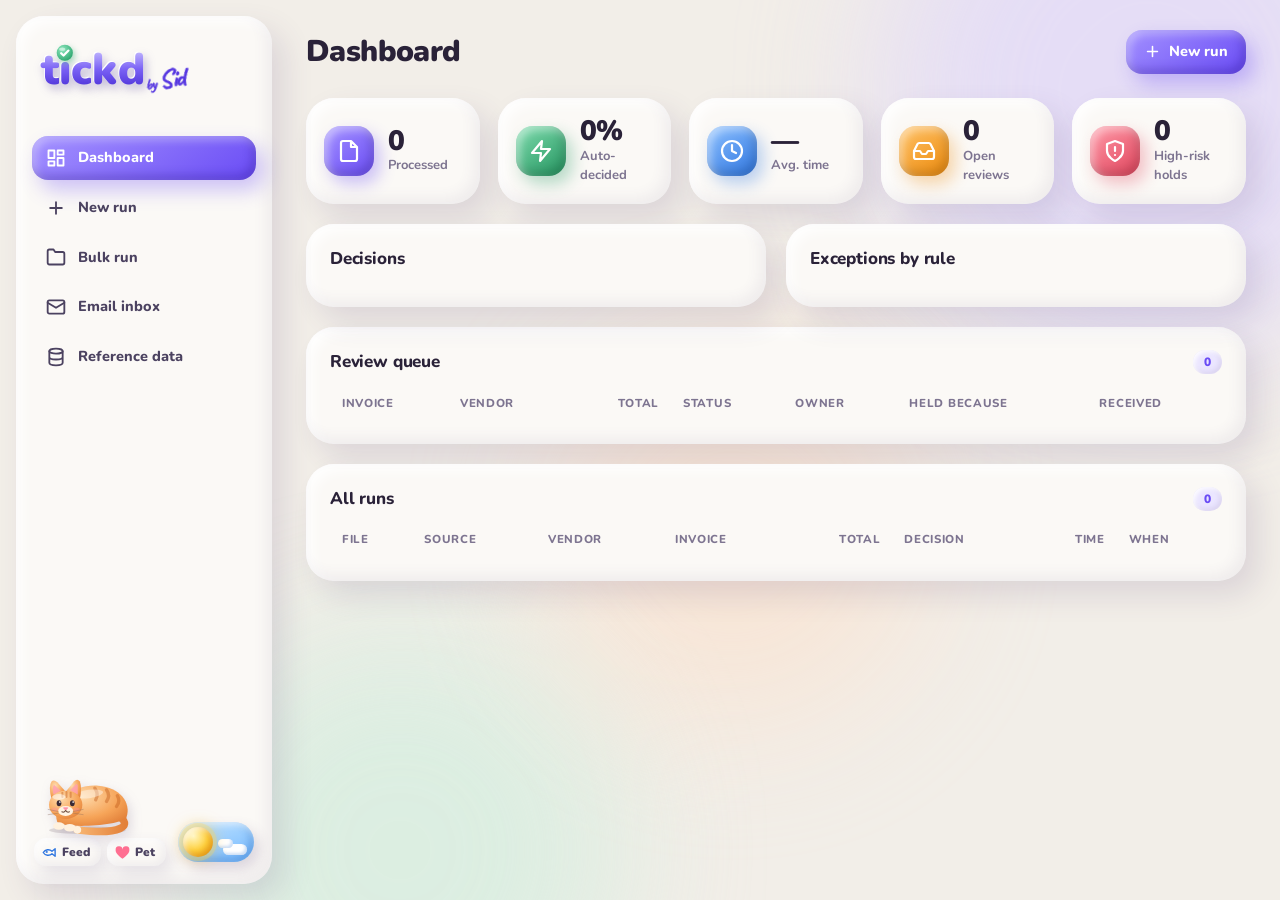
==== commit 4f453b2a: "tickd by Sid: day and night wordmark, feed and pet the cat Brand: a handwritten signature (by Sid) t" ====
--- a/static/index.html
+++ b/static/index.html
@@ -3,10 +3,10 @@
 <head>
   <meta charset="utf-8">
   <meta name="viewport" content="width=device-width, initial-scale=1">
-  <title>Dashboard · tickd</title>
+  <title>Dashboard · tickd by Sid</title>
   <link rel="icon" href="/static/favicon.svg" type="image/svg+xml">
   <link rel="preconnect" href="https://fonts.googleapis.com">
-  <link href="https://fonts.googleapis.com/css2?family=Nunito:wght@400;600;700;800;900&display=swap" rel="stylesheet">
+  <link href="https://fonts.googleapis.com/css2?family=Caveat:wght@700&family=Nunito:wght@400;600;700;800;900&display=swap" rel="stylesheet">
   <link rel="stylesheet" href="/static/styles.css">
   <script>try{var t=localStorage.getItem("tickd-theme")||(matchMedia("(prefers-color-scheme: dark)").matches?"night":"day");document.documentElement.dataset.theme=t}catch(e){}</script>
 </head>
--- a/static/styles.css
+++ b/static/styles.css
@@ -50,6 +50,8 @@
   --toast-bg: #2a2238; --toast-fg: #ffffff;
   --switch-shadow: rgba(88, 66, 120, 0.2);
   --doc-filter: none;
+  --wm-ds1: -1px -1px 0 rgba(255, 255, 255, 0.95); --wm-ds2: 3px 5px 5px rgba(70, 50, 150, 0.3);
+  --sig-ink: #5536e0; --sig-glow: transparent;
 
   --r-lg: 28px;
   --r: 20px;
@@ -95,6 +97,8 @@
   --toast-bg: #efeaf8; --toast-fg: #1e1b2d;
   --switch-shadow: rgba(0, 0, 0, 0.45);
   --doc-filter: brightness(0.9) contrast(0.95);
+  --wm-ds1: 0 0 4px rgba(210, 198, 255, 0.55); --wm-ds2: 0 0 16px rgba(130, 110, 255, 0.5);
+  --sig-ink: #8ff5c9; --sig-glow: rgba(111, 230, 180, 0.85);
 }
 
 * { box-sizing: border-box; }
@@ -179,13 +183,21 @@
    down, so the new colour rises through the letter like liquid filling it; leaving drains it back. */
 .wordmark .in {
   --t0: #cbc3ff; --t1: #7b6bf2; --t2: #4a39d4;
-  display: inline-block; padding: 0 0.015em; transform-origin: 50% 100%;
+  position: relative; display: inline-block; padding: 0 0.015em; transform-origin: 50% 100%;
   background-image: linear-gradient(180deg, var(--wm-0) 0%, var(--wm-1) 24%, var(--wm-2) 47%, var(--t0) 53%, var(--t1) 77%, var(--t2) 100%);
   background-size: 100% 200%; background-position: 0 0;
   -webkit-background-clip: text; background-clip: text; color: transparent;
-  filter: drop-shadow(-1px -1px 0 var(--wm-rim)) drop-shadow(3px 5px 5px var(--wm-shade));
-  transition: background-position 0.65s var(--ease) calc(var(--i) * 65ms);
+  filter: drop-shadow(var(--wm-ds1)) drop-shadow(var(--wm-ds2));
+  transition: background-position 0.65s var(--ease) calc(var(--i) * 65ms), filter 0.8s var(--ease);
   animation: idle-bob 9s ease-in-out infinite; animation-delay: calc(4s + var(--i) * 120ms);
+}
+/* day: a glint of sunlight sweeps across the glazed clay, letter by letter */
+.wordmark .in::after {
+  content: attr(data-ch); position: absolute; left: 0; top: 0; padding: inherit; pointer-events: none;
+  background: linear-gradient(100deg, transparent 32%, rgba(255, 255, 255, 0.95) 47%, rgba(255, 255, 255, 0) 60%);
+  background-size: 280% 100%; background-position: 130% 0;
+  -webkit-background-clip: text; background-clip: text; color: transparent;
+  animation: glint 7s ease-in-out infinite; animation-delay: calc(2.6s + var(--i) * 90ms);
 }
 .wordmark .l:nth-child(1) .in { --t0: #b8f5d8; --t1: #3fc98a; --t2: #13875a; }   /* matcha */
 .wordmark .l:nth-child(2) .in { --t0: #ffe4a8; --t1: #ffb52e; --t2: #e57a00; }   /* apricot */
@@ -207,7 +219,52 @@
 }
 .wordmark:hover .tagline { opacity: 1; transform: none; transition-delay: 0.3s; }
 .wordmark .tagline b { color: var(--mint); }
+/* the signature: "by Sid", handwritten. It writes itself on first visit and whenever day returns;
+   at night it glows like a neon sign. Hover draws a swoosh under it. */
+.sig { position: absolute; left: calc(100% - 12px); bottom: 15px; overflow: visible; pointer-events: none; transform: rotate(-7deg); filter: drop-shadow(0 0 5px var(--sig-glow)); transition: filter 0.8s; }
+.sig-text { font-family: "Caveat", cursive; font-weight: 700; fill: var(--sig-ink); stroke: var(--sig-ink); stroke-width: 0.5; transition: fill 0.8s, stroke 0.8s; }
+.sig-reveal { transform-box: fill-box; transform-origin: 0 50%; }
+.sig-swoosh {
+  fill: none; stroke: var(--sig-ink); stroke-width: 2.2; stroke-linecap: round; stroke-dasharray: 100; stroke-dashoffset: 100;
+  transition: stroke-dashoffset 0.6s var(--ease) 0.15s, stroke 0.8s;
+}
+.wordmark:hover .sig-swoosh { stroke-dashoffset: 0; }
+
+/* twinkling stars around the word, only at night */
+.wm-stars i {
+  position: absolute; width: 9px; height: 9px; background: #fff4c7; opacity: 0; transform: scale(0); pointer-events: none;
+  clip-path: polygon(50% 0, 61% 39%, 100% 50%, 61% 61%, 50% 100%, 39% 61%, 0 50%, 39% 39%);
+}
+.wm-stars i:nth-child(1) { left: -2px; top: 6px; }
+.wm-stars i:nth-child(2) { left: 44px; top: -4px; width: 6px; height: 6px; background: #d9d2ff; }
+.wm-stars i:nth-child(3) { left: 92px; top: 0; width: 11px; height: 11px; }
+.wm-stars i:nth-child(4) { left: 134px; top: 16px; width: 7px; height: 7px; background: #d9d2ff; }
+.wm-stars i:nth-child(5) { left: 20px; top: 58px; width: 6px; height: 6px; background: #d9d2ff; }
+.wm-stars i:nth-child(6) { left: 176px; top: 44px; width: 8px; height: 8px; }
+
+/* night: zero gravity. Letters float out of step, the tick glows like a firefly, stars twinkle */
+[data-theme="night"] .wordmark .l { animation: zero-g 5.6s ease-in-out infinite; animation-delay: calc(var(--i) * -1.1s); }
+[data-theme="night"] .wordmark .in { animation: none; }
+[data-theme="night"] .wordmark .in::after { animation: none; opacity: 0; }
+[data-theme="night"] .wordmark .tick-dot { animation: firefly 2.8s ease-in-out infinite; }
+[data-theme="night"] .wm-stars i { animation: star-twinkle 3.2s ease-in-out infinite; }
+[data-theme="night"] .wm-stars i:nth-child(2) { animation-delay: 0.6s; }
+[data-theme="night"] .wm-stars i:nth-child(3) { animation-delay: 1.3s; }
+[data-theme="night"] .wm-stars i:nth-child(4) { animation-delay: 1.9s; }
+[data-theme="night"] .wm-stars i:nth-child(5) { animation-delay: 2.4s; }
+[data-theme="night"] .wm-stars i:nth-child(6) { animation-delay: 0.9s; }
+
+/* the moment of switching: to night the letters lift off one by one and the neon flickers on;
+   to day they land with a clay squash, sunlight sweeps through and the signature is written again */
+.wordmark.to-night .l { animation: lift-off 1.3s var(--ease) backwards; animation-delay: calc(var(--i) * 85ms); }
+.wordmark.to-night .tick-dot { animation: ignite 1.2s var(--spring) 0.45s backwards; }
+.wordmark.to-night .sig { animation: neon-on 1.3s linear 0.5s backwards; }
+.wordmark.to-day .l { animation: land 0.95s var(--spring) backwards; animation-delay: calc(var(--i) * 75ms); }
+.wordmark.to-day .in::after { animation: glint-now 0.9s ease-in-out backwards; animation-delay: calc(0.55s + var(--i) * 70ms); opacity: 1; }
+.wordmark.to-day .sig-reveal { animation: sig-write 1.1s cubic-bezier(0.5, 0, 0.3, 1) 0.6s backwards; }
+
 .wordmark.intro .l { animation: clay-drop 0.9s var(--spring) backwards; animation-delay: calc(0.15s + var(--i) * 95ms); }
+.wordmark.intro .sig-reveal { animation: sig-write 1.2s cubic-bezier(0.5, 0, 0.3, 1) 1.5s backwards; }
 .wordmark.intro .tick-dot { animation: dot-in 0.9s var(--spring) 0.75s backwards; }
 .wordmark.intro .tick-dot path { animation: draw 0.5s var(--ease) 1.35s backwards; }
 .wordmark.party .in { animation: hop 0.8s var(--ease) both; animation-delay: calc(var(--i) * 70ms); }
@@ -314,6 +371,61 @@
 [data-theme="night"] .cat .zzz text:nth-child(3) { animation-delay: 3s; }
 .cat.waking { animation: cat-wake 0.85s var(--spring); }
 .cat.dozing { animation: cat-doze 1.4s var(--ease); }
+.cat .eyes-happy, .cat .mouth-open { opacity: 0; }
+.cat .eyes-happy { transition: opacity 0.2s; }
+.cat .blush { transition: opacity 0.3s; }
+
+/* cat states. ":root" lifts them above the night defaults, so a sleeping cat can still wake for a snack.
+   Order matters: alert < eating < happy < petted. */
+:root .cat.alert .eyes-open { opacity: 1; animation: none; transform: scale(1.22); transition: opacity 0.12s, transform 0.35s var(--spring); }
+:root .cat.alert .eyes-closed, :root .cat.alert .zzz { opacity: 0; transition: opacity 0.1s; }
+:root .cat.alert .cat-head { transform: translateY(-3px); transition: transform 0.35s var(--spring); }
+:root .cat.alert .ear-l { transform: rotate(6deg); }
+:root .cat.alert .ear-r { animation: none; transform: rotate(-6deg); transition: transform 0.3s var(--spring); }
+:root .cat.eating .cat-head { animation: chomp 0.3s ease-in-out 3; }
+:root .cat.eating .mouth-open { animation: chomp-mouth 0.3s ease-in-out 3; }
+:root .cat.full .cat-body { animation: belly-full 1.2s var(--spring); }
+:root .cat.happy .eyes-open, :root .cat.happy .eyes-closed { opacity: 0; transition: opacity 0.1s; }
+:root .cat.happy .eyes-happy { opacity: 1; }
+:root .cat.happy .blush { opacity: 0.85; }
+:root .cat.petted .cat-body { animation: purr 0.1s linear infinite; }
+:root .cat.petted .cat-tail { animation: tail-happy 0.45s ease-in-out infinite alternate; }
+:root .cat.petted .cat-head { transform: rotate(5deg) translateY(1px); transition: transform 0.4s var(--spring); }
+:root .cat.petted .ear-l { transform: rotate(-14deg); }
+:root .cat.petted .ear-r { animation: none; transform: rotate(14deg); transition: transform 0.3s var(--spring); }
+
+/* feed and pet buttons */
+.cat-corner { display: flex; flex-direction: column; align-items: flex-start; gap: 4px; }
+.cat-actions { display: flex; gap: 6px; }
+.cat-btn {
+  display: inline-flex; align-items: center; gap: 5px; border: none; font: inherit; font-size: 12px; font-weight: 900;
+  padding: 5px 11px 5px 8px; border-radius: 12px; background: var(--clay); color: var(--ink-2); cursor: pointer;
+  box-shadow: var(--clay-shadow-sm); transition: transform 0.3s var(--spring), box-shadow 0.2s, opacity 0.2s;
+}
+.cat-btn svg { width: 15px; height: 15px; }
+.cat-btn.feed svg { color: var(--o-sky); }
+.cat-btn.pet svg { color: #ff6f91; }
+.cat-btn:hover { transform: translateY(-2px); }
+.cat-btn:hover svg { animation: jelly 0.7s var(--ease); }
+.cat-btn:active { transform: scale(0.9); box-shadow: var(--clay-inset); transition-duration: 0.08s; }
+.cat-btn:disabled { opacity: 0.5; cursor: default; transform: none; }
+.cat-btn:focus-visible { outline: 3px solid var(--violet-2); outline-offset: 2px; }
+
+/* things that fly: the fish, the petting hand, hearts, crumbs and the cat's words */
+.flyer { position: fixed; left: 0; top: 0; z-index: 70; pointer-events: none; will-change: transform; }
+.flyer svg { display: block; filter: drop-shadow(3px 5px 5px rgba(60, 40, 90, 0.25)); }
+.love {
+  position: fixed; z-index: 70; pointer-events: none; width: 16px; height: 15px; margin: -8px 0 0 -8px;
+  color: #ff6f91; filter: drop-shadow(0 2px 3px rgba(255, 80, 120, 0.35)); animation: love-float 1.6s var(--ease) backwards;
+}
+.love svg { display: block; width: 100%; height: 100%; fill: currentColor; }
+[data-theme="night"] .love { color: #c4b8ff; filter: drop-shadow(0 0 6px rgba(196, 184, 255, 0.85)); }
+.confetti.crumb { width: 5px; height: 5px; animation-duration: 0.9s; }
+.cat-word {
+  position: fixed; z-index: 70; pointer-events: none; font-family: "Caveat", cursive; font-weight: 700; font-size: 25px;
+  color: var(--sig-ink); white-space: nowrap; transform-origin: 0 100%; animation: word-pop 1.9s var(--ease) forwards;
+  text-shadow: 0 0 10px var(--sig-glow);
+}
 
 /* ---------- layout ---------- */
 main { padding: 30px 34px 60px; max-width: 1340px; width: 100%; }
@@ -716,6 +828,53 @@
   100% { transform: none; }
 }
 
+/* the wordmark by day and by night */
+@keyframes glint { 0%, 72% { background-position: 130% 0; } 88%, 100% { background-position: -30% 0; } }
+@keyframes glint-now { from { background-position: 130% 0; } to { background-position: -30% 0; } }
+@keyframes zero-g {
+  0%, 100% { transform: translateY(-2px) rotate(0); } 25% { transform: translateY(-6px) rotate(-3deg); }
+  50% { transform: translateY(-1px) rotate(1.5deg); } 75% { transform: translateY(-7px) rotate(3deg); }
+}
+@keyframes lift-off {
+  0% { transform: none; } 20% { transform: translateY(3px) scale(1.08, 0.9); }
+  55% { transform: translateY(-16px) rotate(-7deg) scale(0.95, 1.06); } 100% { transform: translateY(-2px) rotate(0); }
+}
+@keyframes land {
+  0% { transform: translateY(-18px) scale(0.92, 1.1); } 55% { transform: translateY(0) scale(1.2, 0.8); }
+  75% { transform: translateY(-3px) scale(0.96, 1.05); } 100% { transform: none; }
+}
+@keyframes firefly {
+  0%, 100% { filter: drop-shadow(0 0 3px rgba(111, 230, 170, 0.6)); transform: scale(1); }
+  50% { filter: drop-shadow(0 0 10px rgba(111, 240, 175, 1)) drop-shadow(0 0 18px rgba(111, 240, 175, 0.5)); transform: scale(1.08); }
+}
+@keyframes ignite {
+  0% { transform: scale(0.6); filter: brightness(0.6); } 55% { transform: scale(1.45); filter: brightness(1.8); }
+  100% { transform: scale(1); filter: brightness(1); }
+}
+@keyframes star-twinkle {
+  0%, 100% { opacity: 0; transform: scale(0.2) rotate(0); } 50% { opacity: 1; transform: scale(1) rotate(90deg); }
+}
+@keyframes neon-on { 0% { opacity: 0; } 8% { opacity: 1; } 12% { opacity: 0.15; } 20% { opacity: 1; } 26% { opacity: 0.35; } 34%, 100% { opacity: 1; } }
+@keyframes sig-write { from { transform: scaleX(0); } to { transform: scaleX(1); } }
+/* feeding and petting */
+@keyframes chomp { 0%, 100% { transform: translateY(-3px); } 50% { transform: rotate(6deg) translateY(1px); } }
+@keyframes chomp-mouth { 0%, 100% { opacity: 0; } 45% { opacity: 1; } }
+@keyframes belly-full { 0% { transform: none; } 35% { transform: scale(1.09, 1.07); } 70% { transform: scale(1.03, 1.02); } 100% { transform: none; } }
+@keyframes purr { 0%, 100% { transform: translateX(0); } 25% { transform: translateX(0.45px) scaleY(1.01); } 75% { transform: translateX(-0.45px); } }
+@keyframes tail-happy { from { transform: rotate(0); } to { transform: rotate(9deg); } }
+@keyframes love-float {
+  0% { opacity: 0; transform: translate(0, 6px) scale(0); }
+  18% { opacity: 1; transform: translate(calc(var(--dx) * 0.2), -6px) scale(calc(var(--s) * 1.25)); }
+  100% { opacity: 0; transform: translate(var(--dx), -72px) scale(var(--s)) rotate(14deg); }
+}
+@keyframes word-pop {
+  0% { opacity: 0; transform: translateY(8px) scale(0.4) rotate(-12deg); }
+  18% { opacity: 1; transform: translateY(0) scale(1.12) rotate(-6deg); }
+  28% { transform: scale(1) rotate(-6deg); }
+  78% { opacity: 1; }
+  100% { opacity: 0; transform: translateY(-26px) scale(1) rotate(-6deg); }
+}
+
 @media (prefers-reduced-motion: reduce) {
   *, *::before, *::after { animation-duration: 0.01ms !important; animation-iteration-count: 1 !important; transition-duration: 0.01ms !important; }
 }
@@ -728,7 +887,7 @@
   nav { flex-direction: row; }
   nav a { padding: 9px 12px; white-space: nowrap; }
   .wordmark { font-size: 30px; padding: 6px 6px 6px 4px; }
-  .wordmark .tagline, .cat { display: none; }
+  .wordmark .tagline, .sig, .wm-stars, .cat-corner { display: none; }
   .sidebar-foot { margin: 0 0 0 auto; }
   main { padding: 18px 16px 40px; }
   .kpis { grid-template-columns: repeat(2, minmax(0, 1fr)); }
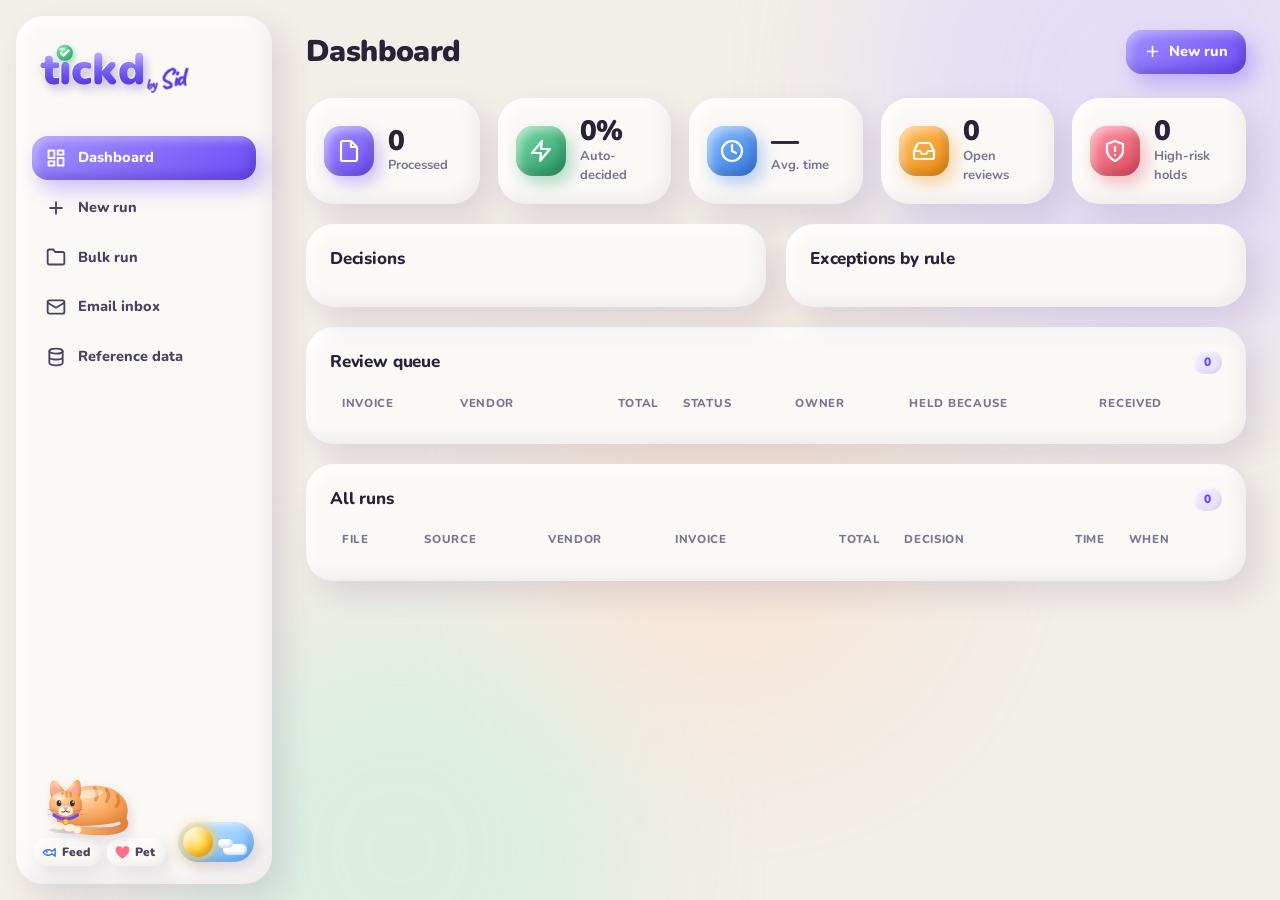
==== commit a0ab8626: "Coco: walks over and bats the day/night switch, says hello, cheers uploads Coco (Sid's digital cute " ====
--- a/static/index.html
+++ b/static/index.html
@@ -48,6 +48,7 @@
     </section>
   </main>
   <script src="/static/app.js"></script>
+  <script src="/static/coco.js"></script>
   <script src="/static/dashboard.js"></script>
 </body>
 </html>
--- a/static/styles.css
+++ b/static/styles.css
@@ -353,22 +353,25 @@
 .cat .ear-l { transform-origin: 70% 100%; transition: transform 0.8s var(--ease); }
 .cat .eyes-open { transform-origin: 50% 50%; animation: blink 5s ease-in-out 1s infinite; transition: opacity 0.35s 0.35s; }
 .cat .eyes-closed { opacity: 0; transition: opacity 0.3s; }
-.cat .zzz, .cat .heart { opacity: 0; }
-.cat .heart { transform-box: fill-box; transform-origin: center; }
+.cat .zzz { opacity: 0; }
 .cat .zzz text { opacity: 0; transform-box: fill-box; transform-origin: center; }
-.cat:hover .heart { animation: heart-float 1.3s var(--ease); }
-[data-theme="night"] .cat { filter: brightness(0.9) saturate(0.9) drop-shadow(0 0 10px rgba(190, 175, 255, 0.18)) drop-shadow(3px 5px 6px rgba(0, 0, 0, 0.4)); }
-[data-theme="night"] .cat .cat-head { transform: rotate(-9deg) translate(3px, 5px); }
-[data-theme="night"] .cat .cat-body { animation: breathe-deep 4.4s ease-in-out infinite; }
-[data-theme="night"] .cat .cat-tail { animation: tail-dream 9s ease-in-out infinite; }
-[data-theme="night"] .cat .ear-l { transform: rotate(-10deg); }
-[data-theme="night"] .cat .eyes-open { opacity: 0; animation: none; transition: opacity 0.35s 0.2s; }
-[data-theme="night"] .cat .eyes-closed { opacity: 1; transition: opacity 0.4s 0.55s; }
-[data-theme="night"] .cat .zzz { opacity: 1; }
-[data-theme="night"] .cat .zzz text { animation: zzz 2.7s ease-out infinite; }
-[data-theme="night"] .cat .zzz text:nth-child(1) { animation-delay: 1.2s; }
-[data-theme="night"] .cat .zzz text:nth-child(2) { animation-delay: 2.1s; }
-[data-theme="night"] .cat .zzz text:nth-child(3) { animation-delay: 3s; }
+.cat .eyes-look { transition: transform 0.18s ease-out; }
+.cat .tag { transform-origin: 50% 0%; }
+[data-theme="night"] .cat, [data-theme="night"] .walker {
+  filter: brightness(0.9) saturate(0.9) drop-shadow(0 0 10px rgba(190, 175, 255, 0.18)) drop-shadow(3px 5px 6px rgba(0, 0, 0, 0.4));
+}
+/* asleep: every night, and by day when she naps after the app has been left alone */
+:is([data-theme="night"] .cat, .cat.napping) .cat-head { transform: rotate(-9deg) translate(3px, 5px); }
+:is([data-theme="night"] .cat, .cat.napping) .cat-body { animation: breathe-deep 4.4s ease-in-out infinite; }
+:is([data-theme="night"] .cat, .cat.napping) .cat-tail { animation: tail-dream 9s ease-in-out infinite; }
+:is([data-theme="night"] .cat, .cat.napping) .ear-l { transform: rotate(-10deg); }
+:is([data-theme="night"] .cat, .cat.napping) .eyes-open { opacity: 0; animation: none; transition: opacity 0.35s 0.2s; }
+:is([data-theme="night"] .cat, .cat.napping) .eyes-closed { opacity: 1; transition: opacity 0.4s 0.55s; }
+:is([data-theme="night"] .cat, .cat.napping) .zzz { opacity: 1; }
+:is([data-theme="night"] .cat, .cat.napping) .zzz text { animation: zzz 2.7s ease-out infinite; }
+:is([data-theme="night"] .cat, .cat.napping) .zzz text:nth-child(1) { animation-delay: 1.2s; }
+:is([data-theme="night"] .cat, .cat.napping) .zzz text:nth-child(2) { animation-delay: 2.1s; }
+:is([data-theme="night"] .cat, .cat.napping) .zzz text:nth-child(3) { animation-delay: 3s; }
 .cat.waking { animation: cat-wake 0.85s var(--spring); }
 .cat.dozing { animation: cat-doze 1.4s var(--ease); }
 .cat .eyes-happy, .cat .mouth-open { opacity: 0; }
@@ -393,6 +396,96 @@
 :root .cat.petted .cat-head { transform: rotate(5deg) translateY(1px); transition: transform 0.4s var(--spring); }
 :root .cat.petted .ear-l { transform: rotate(-14deg); }
 :root .cat.petted .ear-r { animation: none; transform: rotate(14deg); transition: transform 0.3s var(--spring); }
+/* hover: a curious head tilt and sparkly eyes by day; a sleepy smile at night. The collar tag swings. */
+:root .cat.hello .cat-head { transform: rotate(-9deg) translate(-1px, -2px); transition: transform 0.5s var(--spring); }
+:root .cat.hello .eyes-open { animation: none; transform: scale(1.14); transition: transform 0.35s var(--spring); }
+:root .cat.hello .blush, :root .cat.dreaming .blush { opacity: 0.85; }
+:root .cat.hello .tag, :root .cat.dreaming .tag { animation: tag-swing 1.1s ease-in-out; }
+:root .cat.hello .cat-tail { animation: tail-happy 0.35s ease-in-out infinite alternate; }
+:root .cat.dreaming .eyes-closed { opacity: 0; transition: opacity 0.2s; }
+:root .cat.dreaming .eyes-happy { opacity: 1; }
+/* moods: curious about a file or a review, grumpy about a reject, a jump for joy */
+:root .cat.tilt .cat-head { transform: rotate(-14deg) translate(-2px, -3px); transition: transform 0.45s var(--spring); }
+:root .cat.tilt .ear-r { animation: none; transform: rotate(-12deg); }
+:root .cat.grumpy .ear-l { transform: rotate(-30deg); transition: transform 0.3s; }
+:root .cat.grumpy .ear-r { animation: none; transform: rotate(30deg); transition: transform 0.3s; }
+:root .cat.grumpy .cat-head { animation: head-shake 0.7s ease-in-out; }
+.cat.jump { animation: joy-jump 0.95s var(--spring); }
+
+/* Coco's home, her speech bubble and her walking self */
+.coco { position: relative; z-index: 3; width: 100px; height: 70px; }
+.coco .cat { display: block; transition: opacity 0.2s, transform 0.25s var(--spring), filter 0.8s; }
+.coco.away .cat { opacity: 0; transform: scale(0.8) translateY(6px); pointer-events: none; }
+.bubble {
+  position: absolute; left: -2px; bottom: calc(100% + 8px); z-index: 5; padding: 9px 15px 10px; border-radius: 18px;
+  background: var(--clay); box-shadow: var(--clay-lift); white-space: nowrap; pointer-events: none;
+  opacity: 0; transform: translateY(12px) scale(0.5); transform-origin: 34px 110%;
+  transition: opacity 0.18s, transform 0.4s var(--spring);
+}
+.bubble.show { opacity: 1; transform: none; }
+.bubble::after {
+  content: ""; position: absolute; left: 28px; bottom: -6px; width: 14px; height: 14px; border-radius: 3px;
+  background: var(--clay); transform: rotate(45deg); box-shadow: 4px 4px 8px rgba(0, 0, 0, 0.06);
+}
+.bubble .b-title { font-family: "Caveat", cursive; font-size: 25px; font-weight: 700; line-height: 1; color: var(--ink); }
+.bubble .b-sub { font-size: 12.5px; font-weight: 800; color: var(--muted); margin-top: 3px; }
+.bubble .ch { display: inline-block; }
+.bubble.show .ch { animation: ch-pop 0.5s var(--spring) backwards; animation-delay: calc(0.12s + var(--i) * 26ms); }
+.bubble .name { background: linear-gradient(180deg, #a391ff, #5536e0); -webkit-background-clip: text; background-clip: text; color: transparent; font-size: 29px; }
+/* at night: a dreamy thought bubble, glowing, with letters that drift */
+.bubble.dream {
+  border-radius: 28px; background: linear-gradient(145deg, #2c2650, #1c1930);
+  box-shadow: 0 0 22px rgba(165, 148, 255, 0.35), var(--clay-shadow);
+}
+.bubble.dream::after { width: 11px; height: 11px; border-radius: 50%; left: 26px; bottom: -13px; transform: none; background: #262143; box-shadow: 0 0 8px rgba(165, 148, 255, 0.4); }
+.bubble.dream::before {
+  content: ""; position: absolute; left: 18px; bottom: -23px; width: 6px; height: 6px; border-radius: 50%;
+  background: #262143; box-shadow: 0 0 6px rgba(165, 148, 255, 0.4);
+}
+.bubble.dream .b-title { color: #d9d2ff; text-shadow: 0 0 10px rgba(165, 148, 255, 0.7); }
+.bubble.dream .b-sub { color: #a99ee6; }
+.bubble.dream .name { background: linear-gradient(180deg, #eee9ff, #a594ff); -webkit-background-clip: text; background-clip: text; }
+.bubble.dream.show .ch {
+  animation: ch-pop 0.6s var(--spring) backwards, ch-drift 2.6s ease-in-out infinite;
+  animation-delay: calc(0.12s + var(--i) * 30ms), calc(var(--i) * -0.15s);
+}
+
+.walker {
+  position: absolute; left: 0; bottom: 0; overflow: visible; opacity: 0; pointer-events: none;
+  transform-origin: 50% 100%; transition: opacity 0.2s; filter: drop-shadow(3px 5px 6px rgba(88, 66, 120, 0.18));
+}
+.walker.on { opacity: 1; animation: walker-pop 0.4s var(--spring); }
+.walker g { transform-box: fill-box; }
+.walker .leg { transform-origin: 50% 6%; }
+.walker .w-head { transform-origin: 18% 85%; }
+.walker .w-tail { transform-origin: 100% 100%; animation: tail-up 1.3s ease-in-out infinite alternate; }
+.walker .eyes-open { transform-origin: 50% 50%; animation: blink 4s ease-in-out infinite; }
+.walker .eyes-closed, .walker .mouth-open { opacity: 0; }
+.walker.walking .lf, .walker.walking .lb2 { animation: step 0.34s ease-in-out infinite alternate; }
+.walker.walking .lb, .walker.walking .lf2 { animation: step 0.34s ease-in-out infinite alternate-reverse; }
+.walker.walking .w-body, .walker.walking .w-head { animation: walk-bob 0.17s ease-in-out infinite alternate; }
+/* the stretch: long cat, head down, paws forward, tail up, and a big yawn */
+.walker.on.stretching { animation: walker-pop 0.4s var(--spring), stretch-long 1.1s ease-in-out 0.15s; transform-origin: 20% 100%; }
+.walker.stretching .w-head { animation: stretch-head 1.1s ease-in-out 0.15s; }
+.walker.stretching .lf, .walker.stretching .lf2 { animation: stretch-paws 1.1s ease-in-out 0.15s; }
+.walker.stretching .w-tail { animation: stretch-tail 1.1s ease-in-out 0.15s; }
+.walker.stretching .eyes-open { animation: yawn-hide 1.1s ease-in-out 0.15s; }
+.walker.stretching .eyes-closed, .walker.stretching .mouth-open { animation: yawn-show 1.1s ease-in-out 0.15s; }
+/* the bat: paw up, then down on the switch */
+.walker.tapping .lf { animation: bat 0.6s ease-in-out; }
+.walker.tapping .w-head { animation: tap-look 0.6s ease-in-out; }
+
+.paw-print {
+  position: fixed; z-index: 2; width: 9px; height: 9px; margin: -4.5px 0 0 -4.5px; pointer-events: none;
+  color: var(--o-amber); opacity: 0.55; transform: rotate(var(--r)); animation: paw-fade 1.4s ease-out forwards;
+}
+.paw-print svg { display: block; width: 100%; height: 100%; fill: currentColor; }
+[data-theme="night"] .paw-print { color: #c4b8ff; }
+.tap-ring {
+  position: fixed; z-index: 70; width: 16px; height: 16px; margin: -8px 0 0 -8px; border-radius: 50%; pointer-events: none;
+  border: 3px solid var(--o-amber-2); animation: tap-ring 0.65s var(--ease) forwards;
+}
+[data-theme="night"] .tap-ring { border-color: #c4b8ff; }
 
 /* feed and pet buttons */
 .cat-corner { display: flex; flex-direction: column; align-items: flex-start; gap: 4px; }
@@ -828,6 +921,34 @@
   100% { transform: none; }
 }
 
+/* Coco: hello, moods, walking, stretching, batting */
+@keyframes ch-pop { 0% { opacity: 0; transform: translateY(10px) scale(0.3) rotate(-15deg); } 60% { opacity: 1; transform: translateY(-3px) scale(1.2); } 100% { transform: none; } }
+@keyframes ch-drift { 0%, 100% { transform: translateY(0); } 50% { transform: translateY(-3px); } }
+@keyframes tag-swing { 0%, 100% { transform: rotate(0); } 20% { transform: rotate(28deg); } 45% { transform: rotate(-20deg); } 70% { transform: rotate(10deg); } 85% { transform: rotate(-4deg); } }
+@keyframes head-shake { 0%, 100% { transform: translateY(-3px); } 20% { transform: rotate(-10deg) translateY(-3px); } 40% { transform: rotate(9deg) translateY(-3px); } 60% { transform: rotate(-7deg) translateY(-3px); } 80% { transform: rotate(4deg) translateY(-3px); } }
+@keyframes joy-jump {
+  0% { transform: none; } 18% { transform: translateY(2px) scale(1.1, 0.88); }
+  45% { transform: translateY(-24px) scale(0.93, 1.09) rotate(-5deg); } 66% { transform: translateY(0) scale(1.12, 0.88); }
+  82% { transform: translateY(-5px) scale(0.98, 1.03); } 100% { transform: none; }
+}
+@keyframes walker-pop { 0% { transform: scale(0.7) translateY(6px); } 60% { transform: scale(1.06, 0.95); } 100% { transform: none; } }
+@keyframes step { from { transform: rotate(24deg); } to { transform: rotate(-24deg); } }
+@keyframes walk-bob { from { transform: translateY(0); } to { transform: translateY(-1.8px); } }
+@keyframes tail-up { from { transform: rotate(-7deg); } to { transform: rotate(9deg); } }
+@keyframes stretch-long { 0%, 100% { transform: none; } 32%, 66% { transform: scale(1.16, 0.86); } 82% { transform: scale(0.97, 1.04); } }
+@keyframes stretch-head { 0%, 100% { transform: none; } 32%, 66% { transform: rotate(14deg) translate(4px, 7px); } }
+@keyframes stretch-paws { 0%, 100% { transform: none; } 32%, 66% { transform: rotate(-62deg); } }
+@keyframes stretch-tail { 0%, 100% { transform: none; } 32%, 66% { transform: rotate(16deg); } }
+@keyframes yawn-show { 0%, 24%, 74%, 100% { opacity: 0; } 34%, 64% { opacity: 1; } }
+@keyframes yawn-hide { 0%, 24%, 74%, 100% { opacity: 1; } 34%, 64% { opacity: 0; } }
+@keyframes bat {
+  0% { transform: none; } 38% { transform: translate(3px, -6px) rotate(-78deg); }
+  58% { transform: translate(6px, 16px) rotate(-32deg); } 78% { transform: translate(5px, 14px) rotate(-32deg); } 100% { transform: none; }
+}
+@keyframes tap-look { 0%, 100% { transform: none; } 40%, 80% { transform: rotate(9deg) translateY(2px); } }
+@keyframes paw-fade { 0% { opacity: 0; } 15% { opacity: 0.55; } 100% { opacity: 0; } }
+@keyframes tap-ring { from { transform: scale(0.4); opacity: 1; } to { transform: scale(4.2); opacity: 0; } }
+
 /* the wordmark by day and by night */
 @keyframes glint { 0%, 72% { background-position: 130% 0; } 88%, 100% { background-position: -30% 0; } }
 @keyframes glint-now { from { background-position: 130% 0; } to { background-position: -30% 0; } }
